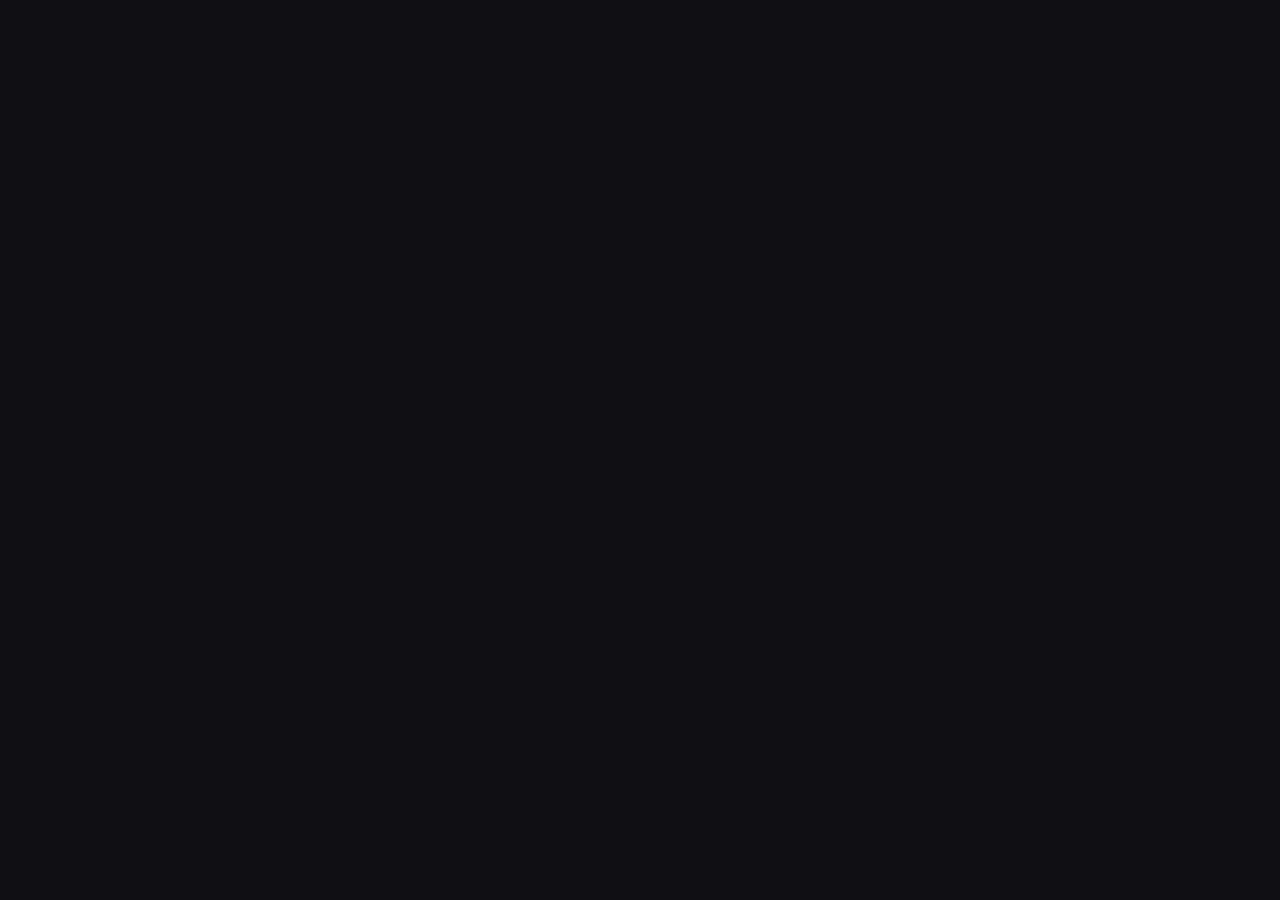
==== index.html @ ce80368a "Stats redesign: momentum hero (rank progress) + 8-week trend + colorized splits - dominant hero: ran" ====
<!DOCTYPE html>
<html lang="en">
<head>
  <meta charset="UTF-8" />
  <meta name="viewport" content="width=device-width, initial-scale=1, viewport-fit=cover, maximum-scale=1" />
  <meta name="theme-color" content="#0f1115" />
  <meta name="mobile-web-app-capable" content="yes" />
  <meta name="apple-mobile-web-app-capable" content="yes" />
  <meta name="apple-mobile-web-app-status-bar-style" content="black-translucent" />
  <meta name="apple-mobile-web-app-title" content="GROOVE" />
  <link rel="manifest" href="manifest.json" />
  <link rel="apple-touch-icon" href="icon.svg" />
  <link rel="icon" href="icon.svg" type="image/svg+xml" />
  <link rel="stylesheet" href="styles.css" />
  <title>GROOVE — Workout Log</title>
</head>
<body>

  <!-- ───────────── AUTH ───────────── -->
  <section id="auth" class="auth hidden">
    <div class="auth-card">
      <div class="brand">
        <span class="brand-mark">◆</span>
        <h1>GROOVE</h1>
      </div>
      <p class="tagline">Get back in the groove. One day at a time.</p>

      <div class="field">
        <label for="email">Email</label>
        <input id="email" type="email" autocomplete="email" inputmode="email" placeholder="you@email.com" />
      </div>
      <div class="field">
        <label for="password">Password</label>
        <input id="password" type="password" autocomplete="current-password" placeholder="••••••••" />
      </div>

      <div id="auth-error" class="auth-error hidden"></div>

      <button id="btn-signin" class="btn btn-primary">Sign In</button>
      <button id="btn-signup" class="btn btn-ghost">Create Account</button>
      <p class="auth-hint">First time? Tap <b>Create Account</b>. You'll log in with the same details on your phone and computer — same data everywhere.</p>
    </div>
  </section>

  <!-- ───────────── APP ───────────── -->
  <section id="app" class="app hidden">
    <div id="update-bar" class="update-bar hidden">
      <span>New version ready</span>
      <button id="update-btn">Update now</button>
    </div>
    <header class="topbar">
      <div class="brand-sm"><span class="brand-mark">◆</span> GROOVE</div>
      <div class="topbar-right">
        <span id="sync-dot" class="sync-dot" title="Synced"></span>
        <button id="btn-settings" class="iconbtn" title="Settings">⚙</button>
        <button id="btn-signout" class="iconbtn" title="Sign out">⎋</button>
      </div>
    </header>

    <main class="content">

      <!-- ===== LOG / TODAY ===== -->
      <div id="view-log" class="view">
        <div id="quote-card" class="quote-card">
          <div class="quote-mark">"</div>
          <p id="quote-text" class="quote-text"></p>
          <p id="quote-author" class="quote-author"></p>
        </div>

        <!-- POINTS HERO -->
        <div class="hero">
          <div class="ring-wrap">
            <svg viewBox="0 0 100 100" class="ring">
              <circle class="ring-track" cx="50" cy="50" r="42"></circle>
              <circle id="ring-prog" class="ring-prog" cx="50" cy="50" r="42"></circle>
            </svg>
            <div class="ring-center">
              <div class="ring-num" id="h-month">0</div>
              <div class="ring-sub" id="h-monthname">pts</div>
            </div>
          </div>
          <div class="hero-side">
            <div class="rank" id="h-rank">Warming Up</div>
            <div class="hero-stats">
              <div class="hstat"><span class="hs-ic">🔥</span><b id="h-streak">0</b><span class="hs-l">streak</span></div>
              <div class="hstat"><span class="hs-ic">⚡</span><b id="h-today">0</b><span class="hs-l">today</span></div>
              <div class="hstat"><span class="hs-ic">🏆</span><b id="h-life">0</b><span class="hs-l">lifetime</span></div>
            </div>
            <div class="goal-line" id="h-goal">Goal: 0 / 400 this month</div>
          </div>
        </div>

        <div class="card log-card">
          <div class="log-head">
            <h2 id="log-day-label">Today's workout</h2>
            <input id="log-date" type="date" class="date-input" />
          </div>

          <div class="grid-head">
            <span>Fill in what you did — reps &amp; sets</span>
            <button id="btn-manage" class="link-btn">Manage moves</button>
          </div>
          <div id="ex-grid" class="ex-grid"></div>

          <!-- add-exercise row (manage mode) -->
          <div id="add-ex" class="add-ex hidden">
            <input id="ax-abbr" class="ax-in ax-abbr" placeholder="ABBR" maxlength="8" />
            <input id="ax-name" class="ax-in ax-name" placeholder="Full name (e.g. Bench Press)" />
            <select id="ax-cat" class="ax-in ax-cat"></select>
            <select id="ax-kind" class="ax-in ax-kind"></select>
            <button id="ax-add" class="btn btn-primary btn-sm" style="margin:0">Add</button>
          </div>

          <details class="extras">
            <summary>+ Add a new move</summary>
            <div class="add-ex" style="display:flex">
              <input id="nm-abbr" class="ax-in ax-abbr" placeholder="ABBR" maxlength="8" />
              <input id="nm-name" class="ax-in ax-name" placeholder="Full name (e.g. Pull-ups)" />
              <select id="nm-cat" class="ax-in ax-cat"></select>
              <select id="nm-kind" class="ax-in ax-kind"></select>
              <button id="nm-add" class="btn btn-primary btn-sm" style="margin:0">Add</button>
            </div>
            <div class="log-help">It joins your list above with reps / sets / lbs boxes (or a time box, for an activity) — fill them in and tap <b>Log it</b>.</div>
          </details>

          <button id="btn-log" class="btn btn-primary">Log it →</button>
        </div>

        <div class="recent">
          <h3>Recent</h3>
          <div id="recent-list" class="recent-list"></div>
        </div>
      </div>

      <!-- ===== CALENDAR ===== -->
      <div id="view-cal" class="view hidden">
        <div class="cal-head">
          <button id="cal-prev" class="iconbtn">‹</button>
          <div class="cal-title" id="cal-title">—</div>
          <button id="cal-next" class="iconbtn">›</button>
        </div>
        <button id="cal-today" class="btn btn-ghost btn-sm">Today</button>
        <div class="cal-dow">
          <span>Sun</span><span>Mon</span><span>Tue</span><span>Wed</span><span>Thu</span><span>Fri</span><span>Sat</span>
        </div>
        <div id="cal-grid" class="cal-grid"></div>
        <div class="cal-legend"><span class="dot-have"></span> logged day &nbsp;·&nbsp; tap any day to add or edit</div>
      </div>

      <!-- ===== STATS ===== -->
      <div id="view-stats" class="view hidden">

        <!-- MOMENTUM HERO -->
        <div class="stat-hero">
          <div class="sh-top">
            <div class="sh-left">
              <div class="sh-rank" id="sh-rank">Warming Up</div>
              <div class="sh-month"><b id="sh-month">0</b> pts this month</div>
            </div>
            <div class="sh-streak"><span class="sh-flame">🔥</span><b id="sh-streak">0</b><span>day streak</span></div>
          </div>
          <div class="sh-bar"><div class="sh-bar-fill" id="sh-bar-fill"></div></div>
          <div class="sh-next" id="sh-next">—</div>
        </div>

        <!-- MOMENTUM TREND -->
        <div class="card">
          <div class="h2row"><h2>Momentum · last 8 weeks</h2><span class="trend-delta" id="trend-delta"></span></div>
          <div class="trend" id="trend"></div>
        </div>

        <!-- MUSCLE SPLIT -->
        <div class="card">
          <h2>By muscle group</h2>
          <div id="cat-bars" class="cat-bars"></div>
        </div>

        <!-- TOP MOVES -->
        <div class="card">
          <h2>Top moves</h2>
          <div id="top-ex" class="top-ex"></div>
        </div>

        <!-- TROPHY ROOM (secondary) -->
        <div class="card trophy">
          <h2>🏆 Trophy room</h2>
          <div class="mini-kpis">
            <div class="mk gold"><b id="k-life">0</b><span>lifetime pts</span></div>
            <div class="mk gold"><b id="k-bestmonth">0</b><span>best month</span></div>
            <div class="mk"><b id="k-best">0</b><span>best streak</span></div>
            <div class="mk"><b id="k-workouts">0</b><span>workouts</span></div>
            <div class="mk"><b id="k-reps">0</b><span>total reps</span></div>
            <div class="mk"><b id="k-sets">0</b><span>total sets</span></div>
          </div>
          <details class="extras" style="margin-top:14px">
            <summary>How points work</summary>
            <div class="points-help">
              Auto-earned from real workouts — never minted:<br>
              • Showed up <b>+20</b> · per exercise <b>+3</b> (cap 15) · volume <b>+1</b> / 50 reps (cap 10)<br>
              • New move <b>+5</b> · 3× in a week <b>+30</b> · comeback after a break <b>+15</b><br>
              • Streak multiplier on the day: 3d <b>×1.2</b> · 7d <b>×1.5</b> · 14d <b>×1.75</b> · 30d <b>×2</b><br>
              <span class="muted">Monthly resets on the 1st (fresh start). Lifetime is your trophy room.</span>
            </div>
          </details>
        </div>

        <!-- 12-WEEK HEATMAP -->
        <div class="card">
          <h2>Last 12 weeks</h2>
          <div id="heatmap" class="heatmap"></div>
        </div>
      </div>

    </main>

    <nav class="bottom-nav">
      <button class="nav-btn active" data-view="log">
        <span class="nav-ic">✎</span><span>Log</span>
      </button>
      <button class="nav-btn" data-view="cal">
        <span class="nav-ic">▦</span><span>Calendar</span>
      </button>
      <button class="nav-btn" data-view="stats">
        <span class="nav-ic">▲</span><span>Stats</span>
      </button>
    </nav>
  </section>

  <!-- ───────────── DAY SHEET ───────────── -->
  <div id="day-sheet" class="sheet-wrap hidden">
    <div class="sheet-backdrop" data-close="day"></div>
    <div class="sheet">
      <div class="sheet-handle"></div>
      <div class="sheet-head">
        <h2 id="day-title">Day</h2>
        <button class="iconbtn" data-close="day">✕</button>
      </div>
      <div id="day-entries" class="day-entries"></div>
      <textarea id="day-input" class="log-input" rows="2" placeholder="Add more: DLx30x3, ..."></textarea>
      <button id="day-add" class="btn btn-primary">Add to this day →</button>
    </div>
  </div>

  <!-- ───────────── PREVIEW / CONFIRM ───────────── -->
  <div id="preview" class="sheet-wrap hidden">
    <div class="sheet-backdrop" data-close="preview"></div>
    <div class="sheet">
      <div class="sheet-handle"></div>
      <div class="sheet-head">
        <h2>Confirm</h2>
        <button class="iconbtn" data-close="preview">✕</button>
      </div>
      <p class="preview-date" id="preview-date"></p>
      <div id="preview-list" class="preview-list"></div>
      <button id="preview-confirm" class="btn btn-primary">Log it ✓</button>
    </div>
  </div>

  <!-- ───────────── SETTINGS ───────────── -->
  <div id="settings" class="sheet-wrap hidden">
    <div class="sheet-backdrop" data-close="settings"></div>
    <div class="sheet">
      <div class="sheet-handle"></div>
      <div class="sheet-head">
        <h2>Settings</h2>
        <button class="iconbtn" data-close="settings">✕</button>
      </div>

      <div class="set-row">
        <div class="set-label">Theme</div>
        <div class="seg" id="set-theme">
          <button data-theme="dark" class="seg-btn active">Dark</button>
          <button data-theme="light" class="seg-btn">Light</button>
        </div>
      </div>

      <div class="set-row">
        <div class="set-label">Daily quote
          <div class="set-sub">Show the motivational quote on the Log screen</div>
        </div>
        <button id="set-quote" class="switch on" role="switch" aria-checked="true"><span></span></button>
      </div>

      <div class="set-row">
        <div class="set-label">Tap to count sets
          <div class="set-sub">Tap once per set (tally marks) instead of typing a number</div>
        </div>
        <button id="set-tapsets" class="switch on" role="switch" aria-checked="true"><span></span></button>
      </div>

      <div class="set-row">
        <div class="set-label">Allow text in reps
          <div class="set-sub">Type things like AMRAP or 8-12; plain numbers still save as numbers</div>
        </div>
        <button id="set-textreps" class="switch" role="switch" aria-checked="false"><span></span></button>
      </div>

      <div class="set-row">
        <div class="set-label">Version <span id="set-version">—</span>
          <div class="set-sub" id="set-update-sub">You're on the latest</div>
        </div>
        <button id="set-update" class="seg-btn upd-btn">Check for updates</button>
      </div>

      <div class="set-foot">GROOVE</div>
    </div>
  </div>

  <div id="toast" class="toast hidden"></div>

  <!-- ───────────── REWARD ───────────── -->
  <div id="reward" class="reward-wrap hidden">
    <div class="reward-card">
      <div class="reward-burst">＋</div>
      <div class="reward-pts"><span id="reward-num">0</span></div>
      <div class="reward-lbl">points earned</div>
      <div id="reward-parts" class="reward-parts"></div>
      <div id="reward-msg" class="reward-msg"></div>
    </div>
  </div>

  <script src="https://cdn.jsdelivr.net/npm/@supabase/supabase-js@2"></script>
  <script src="config.js"></script>
  <script src="app.js"></script>
</body>
</html>
---- styles.css ----
:root{
  --bg:#0f1115; --bg2:#161922; --card:#1b1f2a; --card2:#222736;
  --line:#2a3040; --txt:#e7eaf0; --mut:#8b93a7; --mut2:#5b6276;
  --amber:#f5a623; --amber2:#ffc457; --grn:#3ddc84; --red:#ff5d5d;
  --rad:16px; --shadow:0 8px 30px rgba(0,0,0,.35);
}
*{box-sizing:border-box;-webkit-tap-highlight-color:transparent}
html,body{margin:0;padding:0}
body{
  background:var(--bg); color:var(--txt);
  font-family:-apple-system,BlinkMacSystemFont,"Segoe UI",Roboto,Inter,system-ui,sans-serif;
  -webkit-font-smoothing:antialiased; overscroll-behavior-y:none;
}
.hidden{display:none !important}
code{background:#0c0e13;padding:1px 6px;border-radius:6px;font-size:.85em;color:var(--amber2)}
h1,h2,h3{margin:0}

/* ───── AUTH ───── */
.auth{min-height:100vh;min-height:100dvh;display:flex;align-items:center;justify-content:center;padding:24px}
.auth-card{width:100%;max-width:380px;background:var(--card);border:1px solid var(--line);border-radius:24px;padding:32px 24px;box-shadow:var(--shadow)}
.brand{display:flex;align-items:center;gap:10px;justify-content:center}
.brand h1{font-size:30px;letter-spacing:4px;font-weight:800}
.brand-mark{color:var(--amber);font-size:24px;filter:drop-shadow(0 0 10px rgba(245,166,35,.5))}
.tagline{text-align:center;color:var(--mut);margin:8px 0 26px;font-size:14px}
.field{margin-bottom:14px}
.field label{display:block;font-size:12px;color:var(--mut);margin-bottom:6px;letter-spacing:.5px;text-transform:uppercase}
.field input{width:100%;background:var(--bg2);border:1px solid var(--line);color:var(--txt);border-radius:12px;padding:14px;font-size:16px}
.field input:focus{outline:none;border-color:var(--amber)}
.auth-error{background:rgba(255,93,93,.12);color:#ffb3b3;border:1px solid rgba(255,93,93,.3);padding:10px 12px;border-radius:10px;font-size:13px;margin-bottom:12px}
.auth-hint{font-size:12px;color:var(--mut2);text-align:center;margin-top:16px;line-height:1.5}

.btn{width:100%;border:none;border-radius:12px;padding:15px;font-size:16px;font-weight:600;cursor:pointer;margin-top:10px;transition:transform .05s,filter .15s}
.btn:active{transform:scale(.985)}
.btn-primary{background:linear-gradient(135deg,var(--amber),var(--amber2));color:#1a1206}
.btn-primary:hover{filter:brightness(1.05)}
.btn-ghost{background:transparent;border:1px solid var(--line);color:var(--txt)}
.btn-sm{padding:8px 14px;font-size:13px;width:auto;margin:0 auto 14px;display:block}

/* ───── APP SHELL ───── */
.app{min-height:100vh;min-height:100dvh;display:flex;flex-direction:column;max-width:560px;margin:0 auto}
.topbar{display:flex;align-items:center;justify-content:space-between;padding:14px 18px;position:sticky;top:0;background:rgba(15,17,21,.85);backdrop-filter:blur(12px);z-index:20;border-bottom:1px solid var(--line);padding-top:max(14px,env(safe-area-inset-top))}
.brand-sm{font-weight:800;letter-spacing:3px;font-size:16px}
.brand-sm .brand-mark{font-size:14px}
.topbar-right{display:flex;align-items:center;gap:14px}
.sync-dot{width:9px;height:9px;border-radius:50%;background:var(--grn);box-shadow:0 0 8px var(--grn)}
.sync-dot.pending{background:var(--amber);box-shadow:0 0 8px var(--amber)}
.sync-dot.off{background:var(--mut2);box-shadow:none}
.iconbtn{background:var(--card);border:1px solid var(--line);color:var(--txt);width:38px;height:38px;border-radius:10px;font-size:18px;cursor:pointer;display:flex;align-items:center;justify-content:center}
.iconbtn:active{background:var(--card2)}

.content{flex:1;padding:16px 16px 96px;overflow-y:auto}
.view{animation:fade .25s ease}
@keyframes fade{from{opacity:0;transform:translateY(6px)}to{opacity:1;transform:none}}

.card{background:var(--card);border:1px solid var(--line);border-radius:var(--rad);padding:18px;margin-bottom:14px}
.card h2{font-size:15px;color:var(--mut);text-transform:uppercase;letter-spacing:1px;margin-bottom:14px}

/* ───── QUOTE ───── */
.quote-card{position:relative;background:linear-gradient(135deg,#241a0c,#1b1f2a);border:1px solid #3a2e16;border-radius:var(--rad);padding:13px 18px 12px;margin-bottom:14px;overflow:hidden}
.quote-card::after{content:"";position:absolute;inset:0;background:radial-gradient(120% 90% at 100% 0%,rgba(245,166,35,.16),transparent 60%);pointer-events:none}
.quote-mark{display:none}
.quote-text{font-size:15px;font-weight:600;line-height:1.4;margin:0 0 5px}
.quote-author{font-size:12px;color:var(--amber2);font-weight:600;letter-spacing:.5px}

/* ───── STAT STRIP ───── */
.stat-strip{display:flex;gap:10px;margin-bottom:14px}
.stat{flex:1;background:var(--card);border:1px solid var(--line);border-radius:var(--rad);padding:14px 8px;text-align:center}
.stat-num{font-size:28px;font-weight:800;color:var(--amber2);line-height:1}
.stat-lbl{font-size:11px;color:var(--mut);margin-top:6px;text-transform:uppercase;letter-spacing:.5px}

/* ───── LOG CARD ───── */
.log-card .log-head{display:flex;align-items:center;justify-content:space-between;margin-bottom:12px}
.log-card h2{margin:0;color:var(--txt);text-transform:none;letter-spacing:0;font-size:18px}
.date-input{background:var(--bg2);border:1px solid var(--line);color:var(--txt);border-radius:10px;padding:8px 10px;font-size:14px}
.log-input{width:100%;background:var(--bg2);border:1px solid var(--line);color:var(--txt);border-radius:12px;padding:14px;font-size:16px;font-family:inherit;resize:vertical;line-height:1.5}
.log-input:focus{outline:none;border-color:var(--amber)}
.log-help{font-size:12px;color:var(--mut2);margin:10px 0 4px;line-height:1.6}

/* ───── RECENT ───── */
.recent{margin-top:6px}
.recent h3{font-size:13px;color:var(--mut);text-transform:uppercase;letter-spacing:1px;margin:18px 0 10px}
.recent-list{display:flex;flex-direction:column;gap:8px}
.recent-day{background:var(--card);border:1px solid var(--line);border-radius:12px;padding:12px 14px;cursor:pointer}
.recent-day:active{background:var(--card2)}
.recent-date{font-size:12px;color:var(--amber2);font-weight:700;margin-bottom:6px}
.recent-moves{font-size:14px;color:var(--txt);line-height:1.5}
.recent-empty{color:var(--mut2);font-size:14px;text-align:center;padding:24px}

/* ───── CALENDAR ───── */
.cal-head{display:flex;align-items:center;justify-content:space-between;margin-bottom:8px}
.cal-title{font-size:20px;font-weight:700}
.cal-dow{display:grid;grid-template-columns:repeat(7,1fr);gap:4px;margin-bottom:4px}
.cal-dow span{text-align:center;font-size:11px;color:var(--mut2);font-weight:600}
.cal-grid{display:grid;grid-template-columns:repeat(7,1fr);gap:4px}
.cal-cell{aspect-ratio:1/1.15;background:var(--card);border:1px solid var(--line);border-radius:10px;padding:5px 4px;cursor:pointer;display:flex;flex-direction:column;overflow:hidden;position:relative}
.cal-cell:active{background:var(--card2)}
.cal-cell.empty{background:transparent;border:none;cursor:default}
.cal-cell.today{border-color:var(--amber);box-shadow:0 0 0 1px var(--amber)}
.cal-cell.has::before{content:"";position:absolute;top:5px;right:5px;width:6px;height:6px;border-radius:50%;background:var(--grn)}
.cal-num{font-size:12px;color:var(--mut);font-weight:600;margin-bottom:2px}
.cal-cell.today .cal-num{color:var(--amber2)}
.cal-mini{font-size:8.5px;line-height:1.25;color:var(--mut);overflow:hidden;flex:1}
.cal-mini b{color:var(--txt);font-weight:600}
.cal-legend{font-size:11px;color:var(--mut2);margin-top:12px;text-align:center;display:flex;align-items:center;justify-content:center;gap:6px}
.dot-have{width:7px;height:7px;border-radius:50%;background:var(--grn);display:inline-block}

/* ───── STATS ───── */
.grid2{display:grid;grid-template-columns:1fr 1fr;gap:10px}
.kpi{background:var(--bg2);border:1px solid var(--line);border-radius:12px;padding:14px}
.kpi-num{font-size:26px;font-weight:800;color:var(--amber2)}
.kpi-lbl{font-size:12px;color:var(--mut);margin-top:4px}
.cat-bars{display:flex;flex-direction:column;gap:10px}
.cat-row{display:flex;align-items:center;gap:10px}
.cat-name{width:80px;font-size:12px;color:var(--mut);text-transform:capitalize}
.cat-track{flex:1;height:10px;background:var(--bg2);border-radius:6px;overflow:hidden}
.cat-fill{height:100%;background:linear-gradient(90deg,var(--amber),var(--amber2));border-radius:6px}
.cat-val{width:48px;text-align:right;font-size:12px;color:var(--txt);font-weight:600}
.top-ex{display:flex;flex-direction:column;gap:8px}
.top-row{display:flex;justify-content:space-between;font-size:14px;padding:8px 0;border-bottom:1px solid var(--line)}
.top-row:last-child{border:none}
.top-row .tx-name{color:var(--txt)}
.top-row .tx-val{color:var(--amber2);font-weight:700}
.heatmap{display:grid;grid-template-columns:repeat(12,1fr);gap:3px}
.hm-cell{aspect-ratio:1;border-radius:3px;background:var(--bg2)}
.empty-note{color:var(--mut2);font-size:13px;text-align:center;padding:8px}

/* ───── BOTTOM NAV ───── */
.bottom-nav{position:fixed;bottom:0;left:0;right:0;max-width:560px;margin:0 auto;display:flex;background:rgba(22,25,34,.95);backdrop-filter:blur(12px);border-top:1px solid var(--line);padding-bottom:env(safe-area-inset-bottom);z-index:20}
.nav-btn{flex:1;background:none;border:none;color:var(--mut2);padding:10px 0 12px;font-size:11px;font-weight:600;display:flex;flex-direction:column;align-items:center;gap:3px;cursor:pointer}
.nav-btn .nav-ic{font-size:20px}
.nav-btn.active{color:var(--amber2)}

/* ───── SHEETS / MODALS ───── */
.sheet-wrap{position:fixed;inset:0;z-index:40;display:flex;align-items:flex-end;justify-content:center}
.sheet-backdrop{position:absolute;inset:0;background:rgba(0,0,0,.55);animation:fade .2s}
.sheet{position:relative;width:100%;max-width:560px;background:var(--card);border-radius:22px 22px 0 0;padding:10px 18px calc(24px + env(safe-area-inset-bottom));max-height:88vh;overflow-y:auto;animation:slideup .26s cubic-bezier(.2,.8,.2,1);border-top:1px solid var(--line)}
@keyframes slideup{from{transform:translateY(100%)}to{transform:none}}
.sheet-handle{width:40px;height:4px;background:var(--mut2);border-radius:3px;margin:4px auto 12px}
.sheet-head{display:flex;align-items:center;justify-content:space-between;margin-bottom:14px}
.sheet-head h2{font-size:18px}
.day-entries{display:flex;flex-direction:column;gap:8px;margin-bottom:14px}
.day-entry{display:flex;align-items:center;justify-content:space-between;background:var(--bg2);border:1px solid var(--line);border-radius:10px;padding:10px 12px}
.de-text{font-size:14px}
.de-text b{color:var(--amber2)}
.de-del{background:none;border:none;color:var(--red);font-size:16px;cursor:pointer;padding:4px 8px}
.day-empty{color:var(--mut2);font-size:13px;text-align:center;padding:8px}

.preview-date{font-size:13px;color:var(--amber2);font-weight:700;margin:0 0 12px}
.preview-list{display:flex;flex-direction:column;gap:10px;margin-bottom:14px}
.pv-item{background:var(--bg2);border:1px solid var(--line);border-radius:12px;padding:12px}
.pv-known{display:flex;justify-content:space-between;align-items:center;font-size:15px}
.pv-known .pv-name{font-weight:600}
.pv-known .pv-calc{color:var(--mut);font-size:13px}
.pv-note{font-size:14px;color:var(--txt)}
.pv-note span{color:var(--mut)}
.pv-new{border-color:var(--amber)}
.pv-new-tag{display:inline-block;background:rgba(245,166,35,.15);color:var(--amber2);font-size:11px;font-weight:700;padding:2px 8px;border-radius:20px;margin-bottom:8px}
.pv-new label{font-size:12px;color:var(--mut);display:block;margin:8px 0 4px}
.pv-new input,.pv-new select{width:100%;background:var(--card);border:1px solid var(--line);color:var(--txt);border-radius:8px;padding:10px;font-size:15px}
.pv-row{display:flex;gap:8px}
.pv-row>div{flex:1}

/* ───── TOAST ───── */
.toast{position:fixed;bottom:84px;left:50%;transform:translateX(-50%);background:var(--card2);border:1px solid var(--line);color:var(--txt);padding:12px 18px;border-radius:12px;font-size:14px;z-index:60;box-shadow:var(--shadow);animation:fade .2s;max-width:90%;text-align:center}
.toast.err{border-color:rgba(255,93,93,.5);color:#ffb3b3}

/* ───── POINTS HERO ───── */
.hero{display:flex;gap:16px;align-items:center;background:var(--card);border:1px solid var(--line);border-radius:var(--rad);padding:16px;margin-bottom:14px}
.ring-wrap{position:relative;width:104px;height:104px;flex-shrink:0}
.ring{width:104px;height:104px;transform:rotate(-90deg)}
.ring-track{fill:none;stroke:var(--bg2);stroke-width:8}
.ring-prog{fill:none;stroke:var(--amber);stroke-width:8;stroke-linecap:round;stroke-dasharray:263.9;stroke-dashoffset:263.9;transition:stroke-dashoffset .8s cubic-bezier(.2,.8,.2,1);filter:drop-shadow(0 0 5px rgba(245,166,35,.5))}
.ring-center{position:absolute;inset:0;display:flex;flex-direction:column;align-items:center;justify-content:center}
.ring-num{font-size:30px;font-weight:800;color:var(--amber2);line-height:1}
.ring-sub{font-size:10px;color:var(--mut);text-transform:uppercase;letter-spacing:.5px;margin-top:3px}
.hero-side{flex:1;min-width:0}
.rank{font-size:15px;font-weight:800;color:var(--txt);letter-spacing:.3px;margin-bottom:10px}
.hero-stats{display:flex;gap:6px}
.hstat{flex:1;background:var(--bg2);border-radius:10px;padding:8px 4px;text-align:center;display:flex;flex-direction:column;align-items:center;gap:1px}
.hstat .hs-ic{font-size:13px}
.hstat b{font-size:18px;color:var(--txt);font-weight:800}
.hstat .hs-l{font-size:9px;color:var(--mut);text-transform:uppercase;letter-spacing:.3px}
.goal-line{font-size:11px;color:var(--mut);margin-top:10px}

/* ───── EXERCISE GRID ───── */
.grid-head{display:flex;align-items:center;justify-content:space-between;margin:4px 0 8px}
.grid-head span{font-size:12px;color:var(--mut)}
.link-btn{background:none;border:none;color:var(--amber2);font-size:13px;font-weight:600;cursor:pointer;padding:4px}
.ex-grid{display:flex;flex-direction:column;gap:6px;max-height:46vh;overflow-y:auto;margin-bottom:10px;-webkit-overflow-scrolling:touch}
.ex-row{display:flex;align-items:center;gap:8px;background:var(--bg2);border:1px solid var(--line);border-radius:10px;padding:8px 10px}
.ex-row.filled{border-color:var(--amber);background:#221d12}
.ex-name{flex:1;min-width:0;font-size:14px;color:var(--txt);overflow:hidden;text-overflow:ellipsis;white-space:nowrap}
.ex-name .ex-ab{color:var(--mut2);font-size:11px;margin-left:5px}
.ex-num{width:52px;background:var(--card);border:1px solid var(--line);color:var(--txt);border-radius:8px;padding:8px 4px;font-size:15px;text-align:center;font-weight:600}
.ex-num:focus{outline:none;border-color:var(--amber)}
.ex-x{color:var(--mut2);font-size:12px}
/* manage mode */
.ex-row.managing .ex-name{display:none}
.ex-edit{display:none;gap:6px;flex:1;align-items:center}
.ex-row.managing .ex-edit{display:flex}
.ex-row.managing .ex-num,.ex-row.managing .ex-x{display:none}
.ex-edit input{min-width:0;background:var(--card);border:1px solid var(--line);color:var(--txt);border-radius:8px;padding:7px 8px;font-size:13px}
.ex-edit .ee-abbr{width:62px;flex:none;text-transform:uppercase}
.ex-edit .ee-name{flex:1}
.ex-del{background:none;border:none;color:var(--red);font-size:15px;cursor:pointer;padding:4px 6px;flex:none}
.add-ex{display:flex;gap:6px;align-items:center;margin-bottom:10px}
.ax-in{background:var(--bg2);border:1px solid var(--line);color:var(--txt);border-radius:8px;padding:9px 8px;font-size:14px}
.ax-abbr{width:64px;text-transform:uppercase}
.ax-name{flex:1;min-width:0}
.ax-cat{width:88px}

/* extras / collapsible */
.extras{margin-bottom:14px;border:1px solid var(--line);border-radius:10px;padding:0 12px;background:var(--bg2)}
.extras summary{cursor:pointer;padding:11px 0;font-size:13px;color:var(--mut);font-weight:600;list-style:none}
.extras summary::-webkit-details-marker{display:none}
.extras summary::before{content:"+ ";color:var(--amber2)}
.extras[open] summary::before{content:"– "}
.extras .log-input{margin-bottom:8px}
.extras .log-help{margin-bottom:12px}
.points-help{font-size:12px;color:var(--mut);line-height:1.8;padding:6px 0 10px}
.points-help b{color:var(--amber2)}
.points-help .muted{color:var(--mut2);font-size:11px}
.kpi.gold{background:linear-gradient(135deg,#241a0c,var(--bg2));border-color:#3a2e16}
.kpi.gold .kpi-num{color:var(--amber2)}

/* ───── REWARD ───── */
.reward-wrap{position:fixed;inset:0;z-index:70;display:flex;align-items:center;justify-content:center;background:rgba(8,9,12,.6);backdrop-filter:blur(3px);animation:fade .2s}
.reward-card{position:relative;text-align:center;padding:30px 36px;animation:pop .45s cubic-bezier(.2,1.3,.4,1)}
@keyframes pop{0%{transform:scale(.6);opacity:0}100%{transform:scale(1);opacity:1}}
.reward-burst{position:absolute;top:-6px;left:50%;transform:translateX(-50%);font-size:40px;color:var(--amber);opacity:.0;animation:burst 1s ease forwards}
@keyframes burst{0%{opacity:0;transform:translateX(-50%) scale(.5)}40%{opacity:.9}100%{opacity:0;transform:translateX(-50%) scale(2.2)}}
.reward-pts{font-size:72px;font-weight:900;line-height:1;background:linear-gradient(135deg,var(--amber),#ffe08a);-webkit-background-clip:text;background-clip:text;-webkit-text-fill-color:transparent;filter:drop-shadow(0 0 22px rgba(245,166,35,.55))}
.reward-pts::before{content:"+"}
.reward-lbl{font-size:13px;color:var(--amber2);text-transform:uppercase;letter-spacing:3px;margin-top:4px;font-weight:700}
.reward-parts{margin-top:16px;display:flex;flex-direction:column;gap:4px;font-size:13px;color:var(--mut)}
.reward-parts b{color:var(--txt)}
.reward-msg{margin-top:14px;font-size:15px;color:var(--txt);font-weight:600;max-width:280px;margin-left:auto;margin-right:auto}

/* ───── multi-type grid inputs ───── */
.ex-num{width:48px}
.ex-num.ex-wide{width:64px}
.ex-row .ex-x{margin:0 -2px}
.add-ex{flex-wrap:wrap}
.add-ex .ax-kind{width:118px}
.ex-edit{flex-wrap:wrap}
.ex-edit .ee-kind{background:var(--card);border:1px solid var(--line);color:var(--txt);border-radius:8px;padding:7px 6px;font-size:12px;flex:none}
@media (max-width:360px){ .ex-num{width:42px} }

/* labeled number boxes + tap-to-count sets */
.numbox{display:inline-flex;flex-direction:column;align-items:center;gap:2px;flex:none}
.nb-l{font-size:8px;color:var(--mut2);text-transform:uppercase;letter-spacing:.4px;line-height:1}
.ex-row .ex-x{align-self:flex-end;padding-bottom:9px}
.set-tap{position:relative;width:48px;height:36px;background:var(--card);border:1px solid var(--line);border-radius:8px;color:var(--amber2);font-size:15px;font-weight:800;cursor:pointer;display:flex;align-items:center;justify-content:center;letter-spacing:2px;font-family:ui-monospace,monospace}
.set-tap:active{transform:scale(.94)}
.set-tap.has{border-color:var(--amber);background:#221d12}
.set-marks{pointer-events:none;min-height:1em}
.set-clear{position:absolute;top:-7px;right:-7px;width:17px;height:17px;border-radius:50%;background:var(--card2);border:1px solid var(--line);color:var(--txt);font-size:9px;line-height:1;display:none;align-items:center;justify-content:center;letter-spacing:0}
.set-tap.has .set-clear{display:flex}
body.light .set-tap.has{background:#fff6e4}
.ex-row.managing .numbox,.ex-row.managing .set-tap{display:none}

/* reorder (manage mode) */
.ex-move{display:none;flex-direction:column;gap:2px;flex:none}
.ex-row.managing .ex-move{display:flex}
.ex-mv{background:var(--bg2);border:1px solid var(--line);color:var(--mut);width:26px;height:18px;border-radius:5px;font-size:10px;line-height:1;cursor:pointer;display:flex;align-items:center;justify-content:center}
.ex-mv:active{background:var(--card2);color:var(--amber2)}

/* ───── SETTINGS ───── */
.set-row{display:flex;align-items:center;justify-content:space-between;gap:12px;padding:14px 0;border-bottom:1px solid var(--line)}
.set-label{font-size:15px;color:var(--txt);font-weight:600}
.set-sub{font-size:12px;color:var(--mut);font-weight:400;margin-top:3px}
.seg{display:flex;background:var(--bg2);border:1px solid var(--line);border-radius:10px;overflow:hidden}
.seg-btn{background:none;border:none;color:var(--mut);padding:8px 16px;font-size:14px;font-weight:600;cursor:pointer}
.seg-btn.active{background:var(--amber);color:#1a1206}
.switch{width:50px;height:30px;border-radius:20px;border:none;background:var(--mut2);position:relative;cursor:pointer;flex:none;transition:background .2s}
.switch.on{background:var(--amber)}
.switch span{position:absolute;top:3px;left:3px;width:24px;height:24px;border-radius:50%;background:#fff;transition:left .2s}
.switch.on span{left:23px}
.set-foot{text-align:center;color:var(--mut2);font-size:12px;margin-top:20px}

/* ───── STATS: momentum hero ───── */
.stat-hero{position:relative;overflow:hidden;border-radius:var(--rad);padding:18px 18px 16px;margin-bottom:14px;background:linear-gradient(135deg,#2a1d09,#1b1f2a);border:1px solid #3a2e16}
.stat-hero::after{content:"";position:absolute;inset:0;background:radial-gradient(130% 100% at 100% 0%,rgba(245,166,35,.22),transparent 60%);pointer-events:none}
.sh-top{display:flex;align-items:flex-start;justify-content:space-between;gap:12px;position:relative}
.sh-rank{font-size:22px;font-weight:900;color:var(--amber2);letter-spacing:.3px;line-height:1.1}
.sh-month{font-size:13px;color:var(--mut);margin-top:4px}
.sh-month b{color:var(--txt);font-size:15px}
.sh-streak{display:flex;flex-direction:column;align-items:center;background:rgba(0,0,0,.25);border:1px solid var(--line);border-radius:12px;padding:8px 12px;flex:none}
.sh-streak .sh-flame{font-size:16px}
.sh-streak b{font-size:22px;font-weight:900;color:#ff9d3c;line-height:1}
.sh-streak span{font-size:9px;color:var(--mut);text-transform:uppercase;letter-spacing:.4px;margin-top:2px}
.sh-bar{height:10px;background:rgba(0,0,0,.3);border-radius:6px;margin:14px 0 6px;overflow:hidden;position:relative}
.sh-bar-fill{height:100%;width:0;background:linear-gradient(90deg,var(--amber),#ffe08a);border-radius:6px;transition:width .8s cubic-bezier(.2,.8,.2,1);box-shadow:0 0 10px rgba(245,166,35,.5)}
.sh-next{font-size:12px;color:var(--amber2);font-weight:600;position:relative}

/* ───── STATS: trend bars ───── */
.h2row{display:flex;align-items:center;justify-content:space-between;margin-bottom:14px}
.h2row h2{margin:0}
.trend-delta{font-size:12px;font-weight:700;padding:3px 8px;border-radius:20px}
.trend-delta.up{color:var(--grn);background:rgba(61,220,132,.12)}
.trend-delta.down{color:#ff8a8a;background:rgba(255,93,93,.12)}
.trend-delta.flat{color:var(--mut);background:var(--bg2)}
.trend{display:flex;align-items:flex-end;gap:6px;height:96px}
.trend-col{flex:1;display:flex;flex-direction:column;align-items:center;gap:4px;height:100%;justify-content:flex-end}
.trend-bar{width:100%;max-width:26px;background:linear-gradient(180deg,var(--amber2),var(--amber));border-radius:5px 5px 0 0;min-height:3px;transition:height .6s ease}
.trend-col.now .trend-bar{background:linear-gradient(180deg,#fff0c2,var(--amber2))}
.trend-col.zero .trend-bar{background:var(--bg2)}
.trend-v{font-size:9px;color:var(--mut);font-weight:600}
.trend-l{font-size:9px;color:var(--mut2)}

/* ───── STATS: trophy mini-kpis ───── */
.mini-kpis{display:grid;grid-template-columns:repeat(3,1fr);gap:8px}
.mk{background:var(--bg2);border:1px solid var(--line);border-radius:10px;padding:10px 6px;text-align:center}
.mk b{display:block;font-size:18px;font-weight:800;color:var(--txt)}
.mk span{font-size:10px;color:var(--mut);text-transform:uppercase;letter-spacing:.3px}
.mk.gold{background:linear-gradient(135deg,#241a0c,var(--bg2));border-color:#3a2e16}
.mk.gold b{color:var(--amber2)}

/* update banner + button */
.update-bar{display:flex;align-items:center;justify-content:center;gap:12px;background:linear-gradient(135deg,var(--amber),var(--amber2));color:#1a1206;font-size:13px;font-weight:700;padding:9px 14px;padding-top:max(9px,env(safe-area-inset-top))}
.update-bar button{background:#1a1206;color:var(--amber2);border:none;border-radius:8px;padding:6px 14px;font-size:13px;font-weight:700;cursor:pointer}
.upd-btn{border:1px solid var(--line);border-radius:10px;color:var(--txt)}
.upd-btn.ready{background:var(--amber);color:#1a1206;border-color:var(--amber)}

/* ───── LIGHT THEME ───── */
body.light{
  --bg:#eef1f5; --bg2:#ffffff; --card:#ffffff; --card2:#eef1f6;
  --line:#dfe3ea; --txt:#1b1f27; --mut:#5b6376; --mut2:#9aa2b3;
}
body.light .quote-card{background:linear-gradient(135deg,#fff7e8,#ffffff);border-color:#f0e3c4}
body.light .ex-row.filled{background:#fff6e4;border-color:var(--amber)}
body.light .kpi.gold{background:linear-gradient(135deg,#fff5e0,#ffffff);border-color:#f0e3c4}
body.light .topbar{background:rgba(238,241,245,.85)}
body.light .bottom-nav{background:rgba(255,255,255,.95)}
body.light .reward-wrap{background:rgba(240,242,246,.7)}
body.light .switch span{background:#fff;box-shadow:0 1px 3px rgba(0,0,0,.2)}
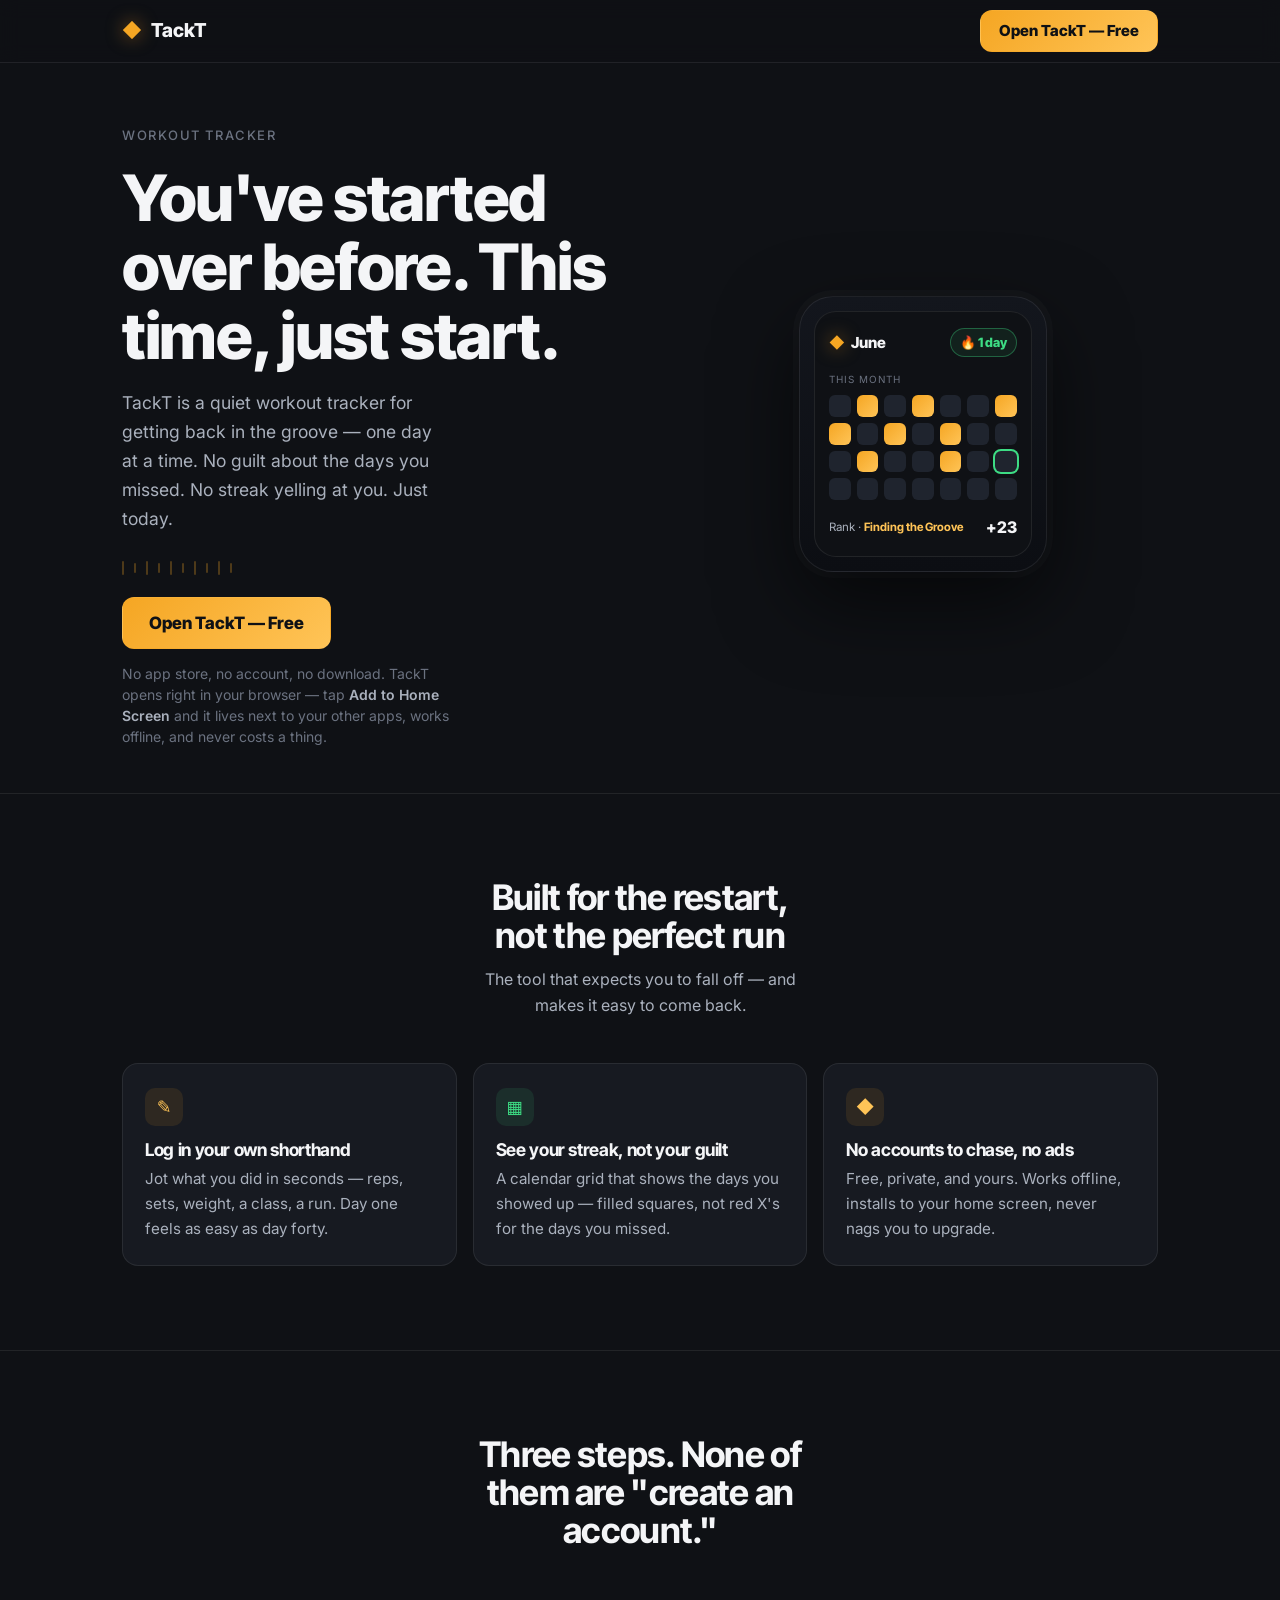
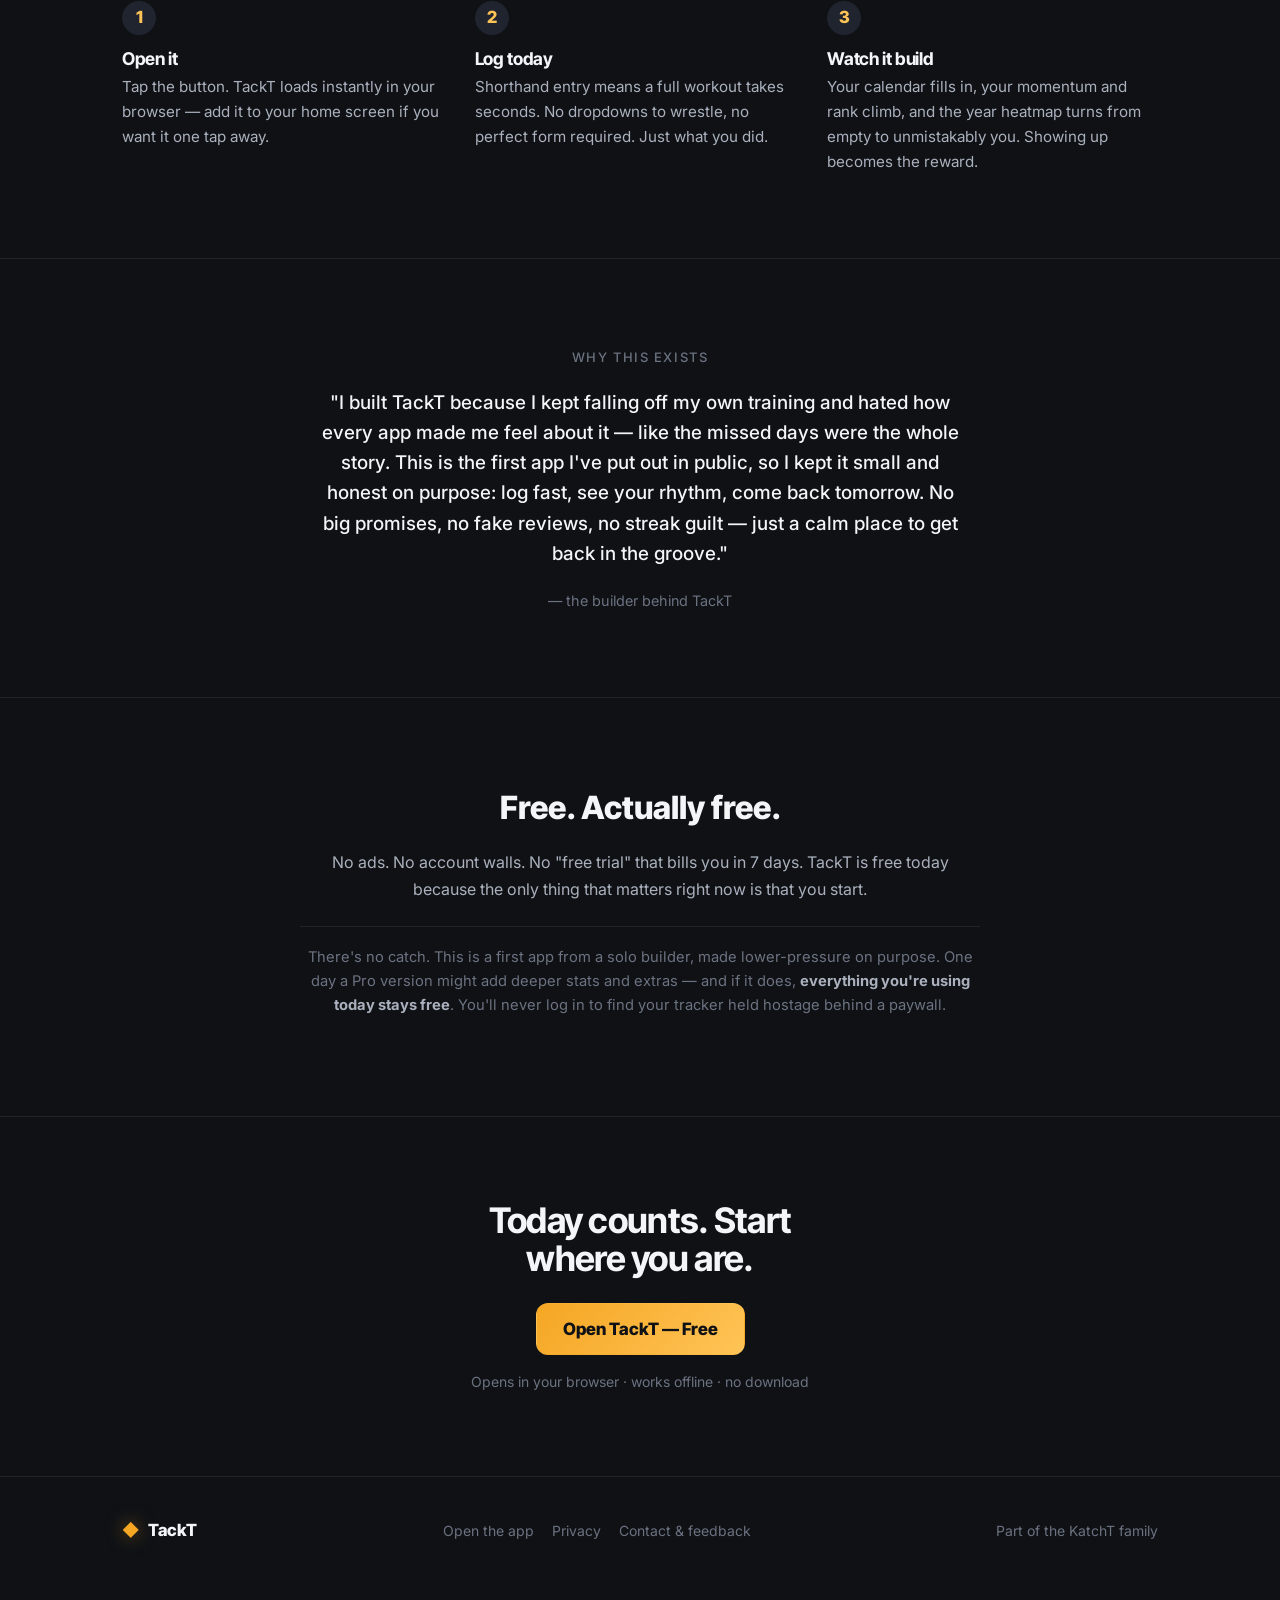
==== commit 7200dde6: "TackT: facing site + privacy page, /app/ restructure, Beat Diamond icons - Add marketing landing (in" ====
--- a/index.html
+++ b/index.html
@@ -2,325 +2,328 @@
 <html lang="en">
 <head>
   <meta charset="UTF-8" />
-  <meta name="viewport" content="width=device-width, initial-scale=1, viewport-fit=cover, maximum-scale=1" />
+  <meta name="viewport" content="width=device-width, initial-scale=1, viewport-fit=cover" />
   <meta name="theme-color" content="#0f1115" />
-  <meta name="mobile-web-app-capable" content="yes" />
-  <meta name="apple-mobile-web-app-capable" content="yes" />
-  <meta name="apple-mobile-web-app-status-bar-style" content="black-translucent" />
-  <meta name="apple-mobile-web-app-title" content="GROOVE" />
-  <link rel="manifest" href="manifest.json" />
-  <link rel="apple-touch-icon" href="icon.svg" />
-  <link rel="icon" href="icon.svg" type="image/svg+xml" />
-  <link rel="stylesheet" href="styles.css" />
-  <title>GROOVE — Workout Log</title>
+
+  <title>TackT — The Free Workout Tracker for Getting Back in the Groove</title>
+  <meta name="description" content="A free, phone-first workout tracker for restarting your training. Log in seconds, watch your momentum build — no ads, no guilt. Get back in the groove." />
+  <link rel="canonical" href="https://gettackt.com/" />
+
+  <meta property="og:type" content="website" />
+  <meta property="og:url" content="https://gettackt.com/" />
+  <meta property="og:title" content="TackT — Get back in the groove. One day at a time." />
+  <meta property="og:description" content="The honest workout tracker for people restarting. Fast shorthand logging, a calendar that shows your comeback, totally free. No ads, no pressure." />
+  <meta property="og:image" content="https://gettackt.com/app/icon-512.png" />
+  <meta name="twitter:card" content="summary" />
+
+  <link rel="icon" href="app/icon-192.png" sizes="192x192" type="image/png" />
+  <link rel="icon" href="app/icon.svg" type="image/svg+xml" />
+  <link rel="apple-touch-icon" href="app/apple-touch-icon.png" />
+
+  <link rel="preconnect" href="https://fonts.googleapis.com" />
+  <link rel="preconnect" href="https://fonts.gstatic.com" crossorigin />
+  <link href="https://fonts.googleapis.com/css2?family=Inter:wght@400;500;600&family=Inter+Tight:wght@700;800&display=swap" rel="stylesheet" />
+
+  <style>
+    :root{
+      --bg:#0f1115; --surface:#171a21; --raised:#1f242e;
+      --line:rgba(255,255,255,.08);
+      --gold1:#f5a623; --gold2:#ffc457; --green:#3ddc84;
+      --t1:#f4f5f7; --t2:#aab1bd; --t3:#6b7280;
+      --grad:linear-gradient(135deg,var(--gold1),var(--gold2));
+      --maxw:1080px;
+    }
+    *{box-sizing:border-box;margin:0;padding:0}
+    html{scroll-behavior:smooth}
+    body{background:var(--bg);color:var(--t2);
+      font-family:'Inter',-apple-system,BlinkMacSystemFont,'Segoe UI',system-ui,sans-serif;
+      line-height:1.65;-webkit-font-smoothing:antialiased;overflow-x:hidden}
+    h1,h2,h3{font-family:'Inter Tight',sans-serif;color:var(--t1);line-height:1.08;letter-spacing:-.02em}
+    a{color:inherit;text-decoration:none}
+    .wrap{max-width:var(--maxw);margin:0 auto;padding:0 22px}
+    .eyebrow{font-size:.8125rem;font-weight:500;text-transform:uppercase;letter-spacing:.12em;color:var(--t3)}
+
+    /* buttons */
+    .btn{display:inline-flex;align-items:center;justify-content:center;gap:8px;
+      min-height:52px;padding:0 26px;border-radius:12px;font-family:'Inter Tight',sans-serif;
+      font-weight:800;font-size:1.0625rem;cursor:pointer;border:1px solid transparent;transition:transform .15s ease,filter .15s ease}
+    .btn-primary{background:var(--grad);color:#0f1115}            /* near-black label — AA safe on gold */
+    .btn-primary:hover{transform:translateY(-2px);filter:brightness(1.05)}
+    .btn-ghost{background:transparent;color:var(--t1);border-color:var(--line)}
+    .btn-ghost:hover{border-color:rgba(255,255,255,.25)}
+    a:focus-visible,button:focus-visible{outline:2px solid var(--gold2);outline-offset:3px}
+
+    /* sticky top nav */
+    .nav{position:sticky;top:0;z-index:40;background:rgba(15,17,21,.82);backdrop-filter:blur(10px);
+      border-bottom:1px solid var(--line)}
+    .nav .wrap{display:flex;align-items:center;justify-content:space-between;height:62px}
+    .brand{display:flex;align-items:center;gap:9px;font-family:'Inter Tight',sans-serif;font-weight:800;font-size:1.2rem;color:var(--t1)}
+    .mark{color:var(--gold1);filter:drop-shadow(0 0 9px rgba(245,166,35,.5))}
+    .nav .btn{min-height:42px;font-size:.95rem;padding:0 18px}
+
+    /* hero */
+    .hero{min-height:calc(88svh - 62px);display:flex;align-items:center;padding:48px 0 36px}
+    .hero .wrap{display:grid;grid-template-columns:1.05fr .95fr;gap:46px;align-items:center;width:100%}
+    .hero h1{font-size:clamp(2.4rem,6vw,4rem);font-weight:800;margin:16px 0 18px}
+    .hero .sub{font-size:1.1rem;color:var(--t2);max-width:30ch;margin-bottom:28px}
+    .cta-row{display:flex;flex-direction:column;gap:14px;align-items:flex-start}
+    .cta-micro{font-size:.875rem;color:var(--t3);max-width:38ch;line-height:1.5}
+    .cta-micro b{color:var(--t2);font-weight:600}
+
+    /* tick row — the "takt" pulse */
+    .ticks{display:flex;gap:10px;margin:6px 0 22px;height:14px;align-items:center}
+    .ticks i{width:2px;height:10px;background:var(--gold1);opacity:.28;border-radius:2px;display:block;
+      animation:pulse 3.6s ease-in-out infinite}
+    .ticks i:nth-child(odd){height:14px}
+    @keyframes pulse{0%,100%{opacity:.18}50%{opacity:.85}}
+    .ticks i:nth-child(1){animation-delay:0s}.ticks i:nth-child(2){animation-delay:.18s}
+    .ticks i:nth-child(3){animation-delay:.36s}.ticks i:nth-child(4){animation-delay:.54s}
+    .ticks i:nth-child(5){animation-delay:.72s}.ticks i:nth-child(6){animation-delay:.9s}
+    .ticks i:nth-child(7){animation-delay:1.08s}.ticks i:nth-child(8){animation-delay:1.26s}
+    .ticks i:nth-child(9){animation-delay:1.44s}.ticks i:nth-child(10){animation-delay:1.62s}
+
+    /* phone mockup (CSS-only — the activation moment: filled grid + streak) */
+    .phone-wrap{display:flex;justify-content:center}
+    .phone{width:248px;border-radius:34px;border:1px solid var(--line);background:linear-gradient(180deg,#13161d,#0c0e13);
+      padding:14px;box-shadow:0 30px 80px rgba(0,0,0,.6),0 0 0 6px rgba(255,255,255,.02)}
+    .phone .scr{border-radius:22px;background:var(--bg);border:1px solid var(--line);padding:16px 14px;overflow:hidden}
+    .scr-top{display:flex;align-items:center;justify-content:space-between;margin-bottom:14px}
+    .scr-top .b{display:flex;align-items:center;gap:6px;font-family:'Inter Tight',sans-serif;font-weight:800;color:var(--t1);font-size:.95rem}
+    .streak{font-family:'Inter Tight',sans-serif;font-weight:800;font-size:.8rem;color:var(--green);
+      border:1px solid rgba(61,220,132,.35);background:rgba(61,220,132,.08);border-radius:20px;padding:3px 9px}
+    .scr-lbl{font-size:.62rem;text-transform:uppercase;letter-spacing:.1em;color:var(--t3);margin-bottom:8px}
+    .grid{display:grid;grid-template-columns:repeat(7,1fr);gap:6px}
+    .grid span{aspect-ratio:1;border-radius:6px;background:var(--raised)}
+    .grid span.on{background:var(--grad)}
+    .grid span.today{box-shadow:0 0 0 2px var(--green)}
+    .scr-foot{margin-top:14px;display:flex;align-items:center;justify-content:space-between}
+    .scr-foot .rank{font-size:.72rem;color:var(--t2)}
+    .scr-foot .rank b{color:var(--gold2);font-family:'Inter Tight',sans-serif}
+    .scr-foot .pts{font-family:'Inter Tight',sans-serif;font-weight:800;color:var(--t1);font-size:1rem}
+
+    /* sections */
+    section{padding:84px 0;border-top:1px solid var(--line)}
+    .sec-head{text-align:center;max-width:34ch;margin:0 auto 44px}
+    .sec-head h2{font-size:clamp(1.7rem,4vw,2.2rem);font-weight:700;margin-bottom:12px}
+    .sec-head p{color:var(--t2)}
+
+    .tiles{display:grid;grid-template-columns:repeat(3,1fr);gap:16px}
+    .tile{background:var(--surface);border:1px solid var(--line);border-radius:16px;padding:24px 22px}
+    .tile .ti{width:38px;height:38px;border-radius:10px;display:flex;align-items:center;justify-content:center;
+      font-size:1.1rem;margin-bottom:14px;background:rgba(245,166,35,.1);color:var(--gold2)}
+    .tile.green .ti{background:rgba(61,220,132,.1);color:var(--green)}
+    .tile h3{font-size:1.1rem;font-weight:700;margin-bottom:7px}
+    .tile p{font-size:.95rem}
+
+    .steps{display:grid;grid-template-columns:repeat(3,1fr);gap:22px;counter-reset:s}
+    .step{position:relative;padding-top:8px}
+    .step .n{font-family:'Inter Tight',sans-serif;font-weight:800;font-size:1.05rem;width:34px;height:34px;border-radius:50%;
+      display:flex;align-items:center;justify-content:center;background:var(--raised);color:var(--gold2);margin-bottom:14px}
+    .step h3{font-size:1.1rem;font-weight:700;margin-bottom:6px}
+    .step p{font-size:.95rem}
+
+    .founder{max-width:640px;margin:0 auto;text-align:center}
+    .founder blockquote{font-size:1.18rem;color:var(--t1);line-height:1.6;font-weight:500;margin-bottom:18px}
+    .founder cite{font-style:normal;color:var(--t3);font-size:.9rem}
+
+    .free{max-width:680px;margin:0 auto;text-align:center}
+    .free .big{font-family:'Inter Tight',sans-serif;font-weight:800;font-size:clamp(1.6rem,4vw,2rem);color:var(--t1);margin-bottom:14px}
+    .free p{margin-bottom:14px}
+    .free .pro{font-size:.92rem;color:var(--t3);border-top:1px solid var(--line);padding-top:18px;margin-top:24px}
+
+    .close{text-align:center}
+    .close .btn{margin-top:8px}
+
+    footer{border-top:1px solid var(--line);padding:40px 0 56px;color:var(--t3);font-size:.875rem}
+    footer .wrap{display:flex;flex-wrap:wrap;gap:14px;align-items:center;justify-content:space-between}
+    footer .links{display:flex;gap:18px;flex-wrap:wrap}
+    footer a:hover{color:var(--t1)}
+    footer .fam{color:var(--t3)}
+
+    /* sticky mobile CTA */
+    .sticky-cta{position:fixed;left:0;right:0;bottom:0;z-index:50;padding:12px 16px calc(12px + env(safe-area-inset-bottom));
+      background:rgba(15,17,21,.92);backdrop-filter:blur(10px);border-top:1px solid var(--line);
+      transform:translateY(120%);transition:transform .28s ease;display:none}
+    .sticky-cta.show{transform:translateY(0)}
+    .sticky-cta .btn{width:100%}
+
+    @media(max-width:860px){
+      .hero{min-height:auto;padding:40px 0 28px}
+      .hero .wrap{grid-template-columns:1fr;gap:36px;text-align:center}
+      .hero .sub{max-width:none}
+      .cta-row{align-items:center}
+      .cta-micro{max-width:42ch;margin:0 auto}
+      .ticks{justify-content:center}
+      .phone-wrap{order:-1}
+      .tiles,.steps{grid-template-columns:1fr;gap:14px}
+      .nav .btn{display:none}              /* sticky bar handles CTA on mobile */
+      .sticky-cta{display:block}
+    }
+    @media(prefers-reduced-motion:reduce){
+      *{animation:none!important;transition:none!important;scroll-behavior:auto!important}
+    }
+  </style>
 </head>
 <body>
 
-  <!-- ───────────── AUTH ───────────── -->
-  <section id="auth" class="auth hidden">
-    <div class="auth-card">
-      <div class="brand">
-        <span class="brand-mark">◆</span>
-        <h1>GROOVE</h1>
-      </div>
-      <p class="tagline">Get back in the groove. One day at a time.</p>
-
-      <div class="field">
-        <label for="email">Email</label>
-        <input id="email" type="email" autocomplete="email" inputmode="email" placeholder="you@email.com" />
-      </div>
-      <div class="field">
-        <label for="password">Password</label>
-        <input id="password" type="password" autocomplete="current-password" placeholder="••••••••" />
-      </div>
-
-      <div id="auth-error" class="auth-error hidden"></div>
-
-      <button id="btn-signin" class="btn btn-primary">Sign In</button>
-      <button id="btn-signup" class="btn btn-ghost">Create Account</button>
-      <p class="auth-hint">First time? Tap <b>Create Account</b>. You'll log in with the same details on your phone and computer — same data everywhere.</p>
-    </div>
-  </section>
-
-  <!-- ───────────── APP ───────────── -->
-  <section id="app" class="app hidden">
-    <div id="update-bar" class="update-bar hidden">
-      <span>New version ready</span>
-      <button id="update-btn">Update now</button>
-    </div>
-    <header class="topbar">
-      <div class="brand-sm"><span class="brand-mark">◆</span> GROOVE</div>
-      <div class="topbar-right">
-        <span id="sync-dot" class="sync-dot" title="Synced"></span>
-        <button id="btn-settings" class="iconbtn" title="Settings">⚙</button>
-        <button id="btn-signout" class="iconbtn" title="Sign out">⎋</button>
-      </div>
-    </header>
-
-    <main class="content">
-
-      <!-- ===== LOG / TODAY ===== -->
-      <div id="view-log" class="view">
-        <div id="quote-card" class="quote-card">
-          <div class="quote-mark">"</div>
-          <p id="quote-text" class="quote-text"></p>
-          <p id="quote-author" class="quote-author"></p>
-        </div>
-
-        <!-- POINTS HERO -->
-        <div class="hero">
-          <div class="ring-wrap">
-            <svg viewBox="0 0 100 100" class="ring">
-              <circle class="ring-track" cx="50" cy="50" r="42"></circle>
-              <circle id="ring-prog" class="ring-prog" cx="50" cy="50" r="42"></circle>
-            </svg>
-            <div class="ring-center">
-              <div class="ring-num" id="h-month">0</div>
-              <div class="ring-sub" id="h-monthname">pts</div>
+  <!-- NAV -->
+  <nav class="nav">
+    <div class="wrap">
+      <a class="brand" href="/" aria-label="TackT home"><span class="mark" aria-hidden="true">◆</span> TackT</a>
+      <a class="btn btn-primary" href="app/">Open TackT — Free</a>
+    </div>
+  </nav>
+
+  <!-- HERO -->
+  <header class="hero">
+    <div class="wrap">
+      <div class="hero-copy">
+        <span class="eyebrow">Workout tracker</span>
+        <h1>You've started over before. This time, just start.</h1>
+        <p class="sub">TackT is a quiet workout tracker for getting back in the groove — one day at a time. No guilt about the days you missed. No streak yelling at you. Just today.</p>
+        <div class="ticks" aria-hidden="true"><i></i><i></i><i></i><i></i><i></i><i></i><i></i><i></i><i></i><i></i></div>
+        <div class="cta-row">
+          <a class="btn btn-primary" id="hero-cta" href="app/">Open TackT — Free</a>
+          <p class="cta-micro">No app store, no account, no download. TackT opens right in your browser — tap <b>Add to Home Screen</b> and it lives next to your other apps, works offline, and never costs a thing.</p>
+        </div>
+      </div>
+
+      <div class="phone-wrap">
+        <div class="phone" role="img" aria-label="TackT app showing a calendar grid filling in with logged workouts and a 1-day streak.">
+          <div class="scr">
+            <div class="scr-top">
+              <span class="b"><span class="mark" aria-hidden="true">◆</span> June</span>
+              <span class="streak">🔥 1 day</span>
+            </div>
+            <div class="scr-lbl">This month</div>
+            <div class="grid">
+              <span></span><span class="on"></span><span></span><span class="on"></span><span></span><span></span><span class="on"></span>
+              <span class="on"></span><span></span><span class="on"></span><span></span><span class="on"></span><span></span><span></span>
+              <span></span><span class="on"></span><span></span><span></span><span class="on"></span><span></span><span class="today"></span>
+              <span></span><span></span><span></span><span></span><span></span><span></span><span></span>
+            </div>
+            <div class="scr-foot">
+              <span class="rank">Rank · <b>Finding the Groove</b></span>
+              <span class="pts">+23</span>
             </div>
           </div>
-          <div class="hero-side">
-            <div class="rank" id="h-rank">Warming Up</div>
-            <div class="hero-stats">
-              <div class="hstat"><span class="hs-ic">🔥</span><b id="h-streak">0</b><span class="hs-l">streak</span></div>
-              <div class="hstat"><span class="hs-ic">⚡</span><b id="h-today">0</b><span class="hs-l">today</span></div>
-              <div class="hstat"><span class="hs-ic">🏆</span><b id="h-life">0</b><span class="hs-l">lifetime</span></div>
-            </div>
-            <div class="goal-line" id="h-goal">Goal: 0 / 400 this month</div>
-          </div>
-        </div>
-
-        <div class="card log-card">
-          <div class="log-head">
-            <h2 id="log-day-label">Today's workout</h2>
-            <input id="log-date" type="date" class="date-input" />
-          </div>
-
-          <div class="grid-head">
-            <span>Fill in what you did — reps &amp; sets</span>
-            <button id="btn-manage" class="link-btn">Manage moves</button>
-          </div>
-          <div id="ex-grid" class="ex-grid"></div>
-
-          <!-- add-exercise row (manage mode) -->
-          <div id="add-ex" class="add-ex hidden">
-            <input id="ax-abbr" class="ax-in ax-abbr" placeholder="ABBR" maxlength="8" />
-            <input id="ax-name" class="ax-in ax-name" placeholder="Full name (e.g. Bench Press)" />
-            <select id="ax-cat" class="ax-in ax-cat"></select>
-            <select id="ax-kind" class="ax-in ax-kind"></select>
-            <button id="ax-add" class="btn btn-primary btn-sm" style="margin:0">Add</button>
-          </div>
-
-          <details class="extras">
-            <summary>+ Add a new move</summary>
-            <div class="add-ex" style="display:flex">
-              <input id="nm-abbr" class="ax-in ax-abbr" placeholder="ABBR" maxlength="8" />
-              <input id="nm-name" class="ax-in ax-name" placeholder="Full name (e.g. Pull-ups)" />
-              <select id="nm-cat" class="ax-in ax-cat"></select>
-              <select id="nm-kind" class="ax-in ax-kind"></select>
-              <button id="nm-add" class="btn btn-primary btn-sm" style="margin:0">Add</button>
-            </div>
-            <div class="log-help">It joins your list above with reps / sets / lbs boxes (or a time box, for an activity) — fill them in and tap <b>Log it</b>.</div>
-          </details>
-
-          <button id="btn-log" class="btn btn-primary">Log it →</button>
-        </div>
-
-        <div class="recent">
-          <h3>Recent</h3>
-          <div id="recent-list" class="recent-list"></div>
-        </div>
-      </div>
-
-      <!-- ===== CALENDAR ===== -->
-      <div id="view-cal" class="view hidden">
-        <div class="cal-head">
-          <button id="cal-prev" class="iconbtn">‹</button>
-          <div class="cal-title" id="cal-title">—</div>
-          <button id="cal-next" class="iconbtn">›</button>
-        </div>
-        <button id="cal-today" class="btn btn-ghost btn-sm">Today</button>
-        <div class="cal-dow">
-          <span>Sun</span><span>Mon</span><span>Tue</span><span>Wed</span><span>Thu</span><span>Fri</span><span>Sat</span>
-        </div>
-        <div id="cal-grid" class="cal-grid"></div>
-        <div class="cal-legend"><span class="dot-have"></span> logged day &nbsp;·&nbsp; tap any day to add or edit</div>
-      </div>
-
-      <!-- ===== STATS ===== -->
-      <div id="view-stats" class="view hidden">
-
-        <!-- MOMENTUM HERO -->
-        <div class="stat-hero">
-          <div class="sh-top">
-            <div class="sh-left">
-              <div class="sh-rank" id="sh-rank">Warming Up</div>
-              <div class="sh-month"><b id="sh-month">0</b> pts this month</div>
-            </div>
-            <div class="sh-streak"><span class="sh-flame">🔥</span><b id="sh-streak">0</b><span>day streak</span></div>
-          </div>
-          <div class="sh-bar"><div class="sh-bar-fill" id="sh-bar-fill"></div></div>
-          <div class="sh-next" id="sh-next">—</div>
-        </div>
-
-        <!-- MOMENTUM TREND -->
-        <div class="card">
-          <div class="h2row"><h2>Momentum · last 8 weeks</h2><span class="trend-delta" id="trend-delta"></span></div>
-          <div class="trend" id="trend"></div>
-        </div>
-
-        <!-- MUSCLE SPLIT -->
-        <div class="card">
-          <h2>By muscle group</h2>
-          <div id="cat-bars" class="cat-bars"></div>
-        </div>
-
-        <!-- TOP MOVES -->
-        <div class="card">
-          <h2>Top moves</h2>
-          <div id="top-ex" class="top-ex"></div>
-        </div>
-
-        <!-- TROPHY ROOM (secondary) -->
-        <div class="card trophy">
-          <h2>🏆 Trophy room</h2>
-          <div class="mini-kpis">
-            <div class="mk gold"><b id="k-life">0</b><span>lifetime pts</span></div>
-            <div class="mk gold"><b id="k-bestmonth">0</b><span>best month</span></div>
-            <div class="mk"><b id="k-best">0</b><span>best streak</span></div>
-            <div class="mk"><b id="k-workouts">0</b><span>workouts</span></div>
-            <div class="mk"><b id="k-reps">0</b><span>total reps</span></div>
-            <div class="mk"><b id="k-sets">0</b><span>total sets</span></div>
-          </div>
-          <details class="extras" style="margin-top:14px">
-            <summary>How points work</summary>
-            <div class="points-help">
-              Auto-earned from real workouts — never minted:<br>
-              • Showed up <b>+20</b> · per exercise <b>+3</b> (cap 15) · volume <b>+1</b> / 50 reps (cap 10)<br>
-              • New move <b>+5</b> · 3× in a week <b>+30</b> · comeback after a break <b>+15</b><br>
-              • Streak multiplier on the day: 3d <b>×1.2</b> · 7d <b>×1.5</b> · 14d <b>×1.75</b> · 30d <b>×2</b><br>
-              <span class="muted">Monthly resets on the 1st (fresh start). Lifetime is your trophy room.</span>
-            </div>
-          </details>
-        </div>
-
-        <!-- 12-WEEK HEATMAP -->
-        <div class="card">
-          <h2>Last 12 weeks</h2>
-          <div id="heatmap" class="heatmap"></div>
-        </div>
-      </div>
-
-    </main>
-
-    <nav class="bottom-nav">
-      <button class="nav-btn active" data-view="log">
-        <span class="nav-ic">✎</span><span>Log</span>
-      </button>
-      <button class="nav-btn" data-view="cal">
-        <span class="nav-ic">▦</span><span>Calendar</span>
-      </button>
-      <button class="nav-btn" data-view="stats">
-        <span class="nav-ic">▲</span><span>Stats</span>
-      </button>
-    </nav>
-  </section>
-
-  <!-- ───────────── DAY SHEET ───────────── -->
-  <div id="day-sheet" class="sheet-wrap hidden">
-    <div class="sheet-backdrop" data-close="day"></div>
-    <div class="sheet">
-      <div class="sheet-handle"></div>
-      <div class="sheet-head">
-        <h2 id="day-title">Day</h2>
-        <button class="iconbtn" data-close="day">✕</button>
-      </div>
-      <div id="day-entries" class="day-entries"></div>
-      <textarea id="day-input" class="log-input" rows="2" placeholder="Add more: DLx30x3, ..."></textarea>
-      <button id="day-add" class="btn btn-primary">Add to this day →</button>
-    </div>
-  </div>
-
-  <!-- ───────────── PREVIEW / CONFIRM ───────────── -->
-  <div id="preview" class="sheet-wrap hidden">
-    <div class="sheet-backdrop" data-close="preview"></div>
-    <div class="sheet">
-      <div class="sheet-handle"></div>
-      <div class="sheet-head">
-        <h2>Confirm</h2>
-        <button class="iconbtn" data-close="preview">✕</button>
-      </div>
-      <p class="preview-date" id="preview-date"></p>
-      <div id="preview-list" class="preview-list"></div>
-      <button id="preview-confirm" class="btn btn-primary">Log it ✓</button>
-    </div>
-  </div>
-
-  <!-- ───────────── SETTINGS ───────────── -->
-  <div id="settings" class="sheet-wrap hidden">
-    <div class="sheet-backdrop" data-close="settings"></div>
-    <div class="sheet">
-      <div class="sheet-handle"></div>
-      <div class="sheet-head">
-        <h2>Settings</h2>
-        <button class="iconbtn" data-close="settings">✕</button>
-      </div>
-
-      <div class="set-row">
-        <div class="set-label">Theme</div>
-        <div class="seg" id="set-theme">
-          <button data-theme="dark" class="seg-btn active">Dark</button>
-          <button data-theme="light" class="seg-btn">Light</button>
-        </div>
-      </div>
-
-      <div class="set-row">
-        <div class="set-label">Daily quote
-          <div class="set-sub">Show the motivational quote on the Log screen</div>
-        </div>
-        <button id="set-quote" class="switch on" role="switch" aria-checked="true"><span></span></button>
-      </div>
-
-      <div class="set-row">
-        <div class="set-label">Tap to count sets
-          <div class="set-sub">Tap once per set (tally marks) instead of typing a number</div>
-        </div>
-        <button id="set-tapsets" class="switch on" role="switch" aria-checked="true"><span></span></button>
-      </div>
-
-      <div class="set-row">
-        <div class="set-label">Allow text in reps
-          <div class="set-sub">Type things like AMRAP or 8-12; plain numbers still save as numbers</div>
-        </div>
-        <button id="set-textreps" class="switch" role="switch" aria-checked="false"><span></span></button>
-      </div>
-
-      <div class="set-row">
-        <div class="set-label">Version <span id="set-version">—</span>
-          <div class="set-sub" id="set-update-sub">You're on the latest</div>
-        </div>
-        <button id="set-update" class="seg-btn upd-btn">Check for updates</button>
-      </div>
-
-      <div class="set-foot">GROOVE</div>
-    </div>
-  </div>
-
-  <div id="toast" class="toast hidden"></div>
-
-  <!-- ───────────── REWARD ───────────── -->
-  <div id="reward" class="reward-wrap hidden">
-    <div class="reward-card">
-      <div class="reward-burst">＋</div>
-      <div class="reward-pts"><span id="reward-num">0</span></div>
-      <div class="reward-lbl">points earned</div>
-      <div id="reward-parts" class="reward-parts"></div>
-      <div id="reward-msg" class="reward-msg"></div>
-    </div>
-  </div>
-
-  <script src="https://cdn.jsdelivr.net/npm/@supabase/supabase-js@2"></script>
-  <script src="config.js"></script>
-  <script src="app.js"></script>
+        </div>
+      </div>
+    </div>
+  </header>
+
+  <!-- THE RITUAL -->
+  <section id="why">
+    <div class="wrap">
+      <div class="sec-head">
+        <h2>Built for the restart, not the perfect run</h2>
+        <p>The tool that expects you to fall off — and makes it easy to come back.</p>
+      </div>
+      <div class="tiles">
+        <div class="tile">
+          <div class="ti" aria-hidden="true">✎</div>
+          <h3>Log in your own shorthand</h3>
+          <p>Jot what you did in seconds — reps, sets, weight, a class, a run. Day one feels as easy as day forty.</p>
+        </div>
+        <div class="tile green">
+          <div class="ti" aria-hidden="true">▦</div>
+          <h3>See your streak, not your guilt</h3>
+          <p>A calendar grid that shows the days you showed up — filled squares, not red X's for the days you missed.</p>
+        </div>
+        <div class="tile">
+          <div class="ti" aria-hidden="true">◆</div>
+          <h3>No accounts to chase, no ads</h3>
+          <p>Free, private, and yours. Works offline, installs to your home screen, never nags you to upgrade.</p>
+        </div>
+      </div>
+    </div>
+  </section>
+
+  <!-- HOW IT WORKS -->
+  <section id="how">
+    <div class="wrap">
+      <div class="sec-head">
+        <h2>Three steps. None of them are "create an account."</h2>
+      </div>
+      <div class="steps">
+        <div class="step">
+          <div class="n">1</div>
+          <h3>Open it</h3>
+          <p>Tap the button. TackT loads instantly in your browser — add it to your home screen if you want it one tap away.</p>
+        </div>
+        <div class="step">
+          <div class="n">2</div>
+          <h3>Log today</h3>
+          <p>Shorthand entry means a full workout takes seconds. No dropdowns to wrestle, no perfect form required. Just what you did.</p>
+        </div>
+        <div class="step">
+          <div class="n">3</div>
+          <h3>Watch it build</h3>
+          <p>Your calendar fills in, your momentum and rank climb, and the year heatmap turns from empty to unmistakably you. Showing up becomes the reward.</p>
+        </div>
+      </div>
+    </div>
+  </section>
+
+  <!-- FOUNDER NOTE -->
+  <section id="story">
+    <div class="wrap">
+      <div class="founder">
+        <span class="eyebrow">Why this exists</span>
+        <blockquote style="margin-top:18px">"I built TackT because I kept falling off my own training and hated how every app made me feel about it — like the missed days were the whole story. This is the first app I've put out in public, so I kept it small and honest on purpose: log fast, see your rhythm, come back tomorrow. No big promises, no fake reviews, no streak guilt — just a calm place to get back in the groove."</blockquote>
+        <cite>— the builder behind TackT</cite>
+      </div>
+    </div>
+  </section>
+
+  <!-- FREE / NO CATCH -->
+  <section id="free">
+    <div class="wrap">
+      <div class="free">
+        <div class="big">Free. Actually free.</div>
+        <p>No ads. No account walls. No "free trial" that bills you in 7 days. TackT is free today because the only thing that matters right now is that you start.</p>
+        <p class="pro">There's no catch. This is a first app from a solo builder, made lower-pressure on purpose. One day a Pro version might add deeper stats and extras — and if it does, <b style="color:var(--t2)">everything you're using today stays free</b>. You'll never log in to find your tracker held hostage behind a paywall.</p>
+      </div>
+    </div>
+  </section>
+
+  <!-- CLOSING CTA -->
+  <section id="start">
+    <div class="wrap close">
+      <div class="sec-head" style="margin-bottom:18px">
+        <h2>Today counts. Start where you are.</h2>
+      </div>
+      <a class="btn btn-primary" href="app/">Open TackT — Free</a>
+      <p class="cta-micro" style="margin:16px auto 0">Opens in your browser · works offline · no download</p>
+    </div>
+  </section>
+
+  <!-- FOOTER -->
+  <footer>
+    <div class="wrap">
+      <a class="brand" href="/" style="font-size:1.05rem"><span class="mark" aria-hidden="true">◆</span> TackT</a>
+      <div class="links">
+        <a href="app/">Open the app</a>
+        <a href="privacy.html">Privacy</a>
+        <a href="mailto:hello@gettackt.com?subject=TackT%20feedback">Contact &amp; feedback</a>
+      </div>
+      <span class="fam">Part of the KatchT family</span>
+    </div>
+  </footer>
+
+  <!-- sticky mobile CTA -->
+  <div class="sticky-cta" id="sticky"><a class="btn btn-primary" href="app/">Open TackT — Free</a></div>
+
+  <script>
+    // Reveal the sticky CTA only after the hero CTA scrolls out of view.
+    (function () {
+      var hero = document.getElementById('hero-cta');
+      var bar = document.getElementById('sticky');
+      if (!hero || !bar || !('IntersectionObserver' in window)) return;
+      new IntersectionObserver(function (entries) {
+        bar.classList.toggle('show', !entries[0].isIntersecting);
+      }, { rootMargin: '-10px 0px 0px 0px' }).observe(hero);
+    })();
+  </script>
 </body>
 </html>
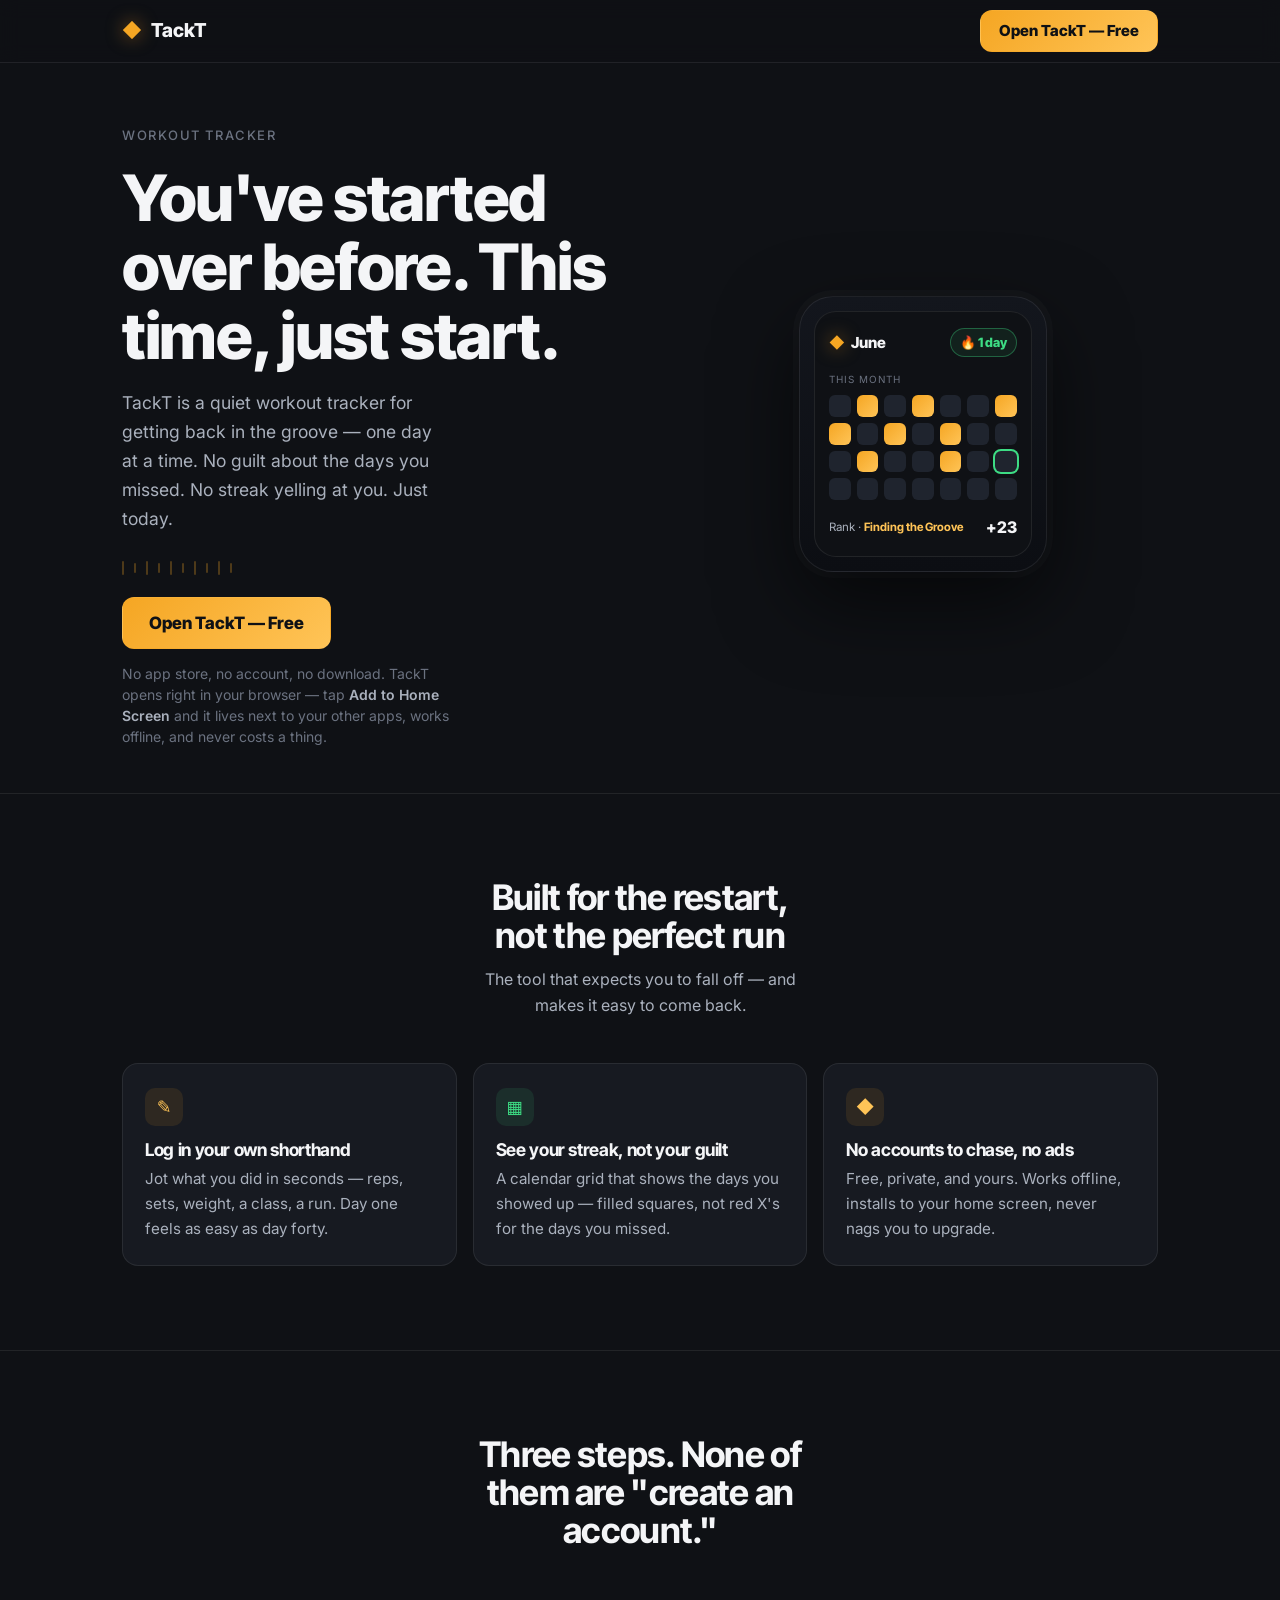
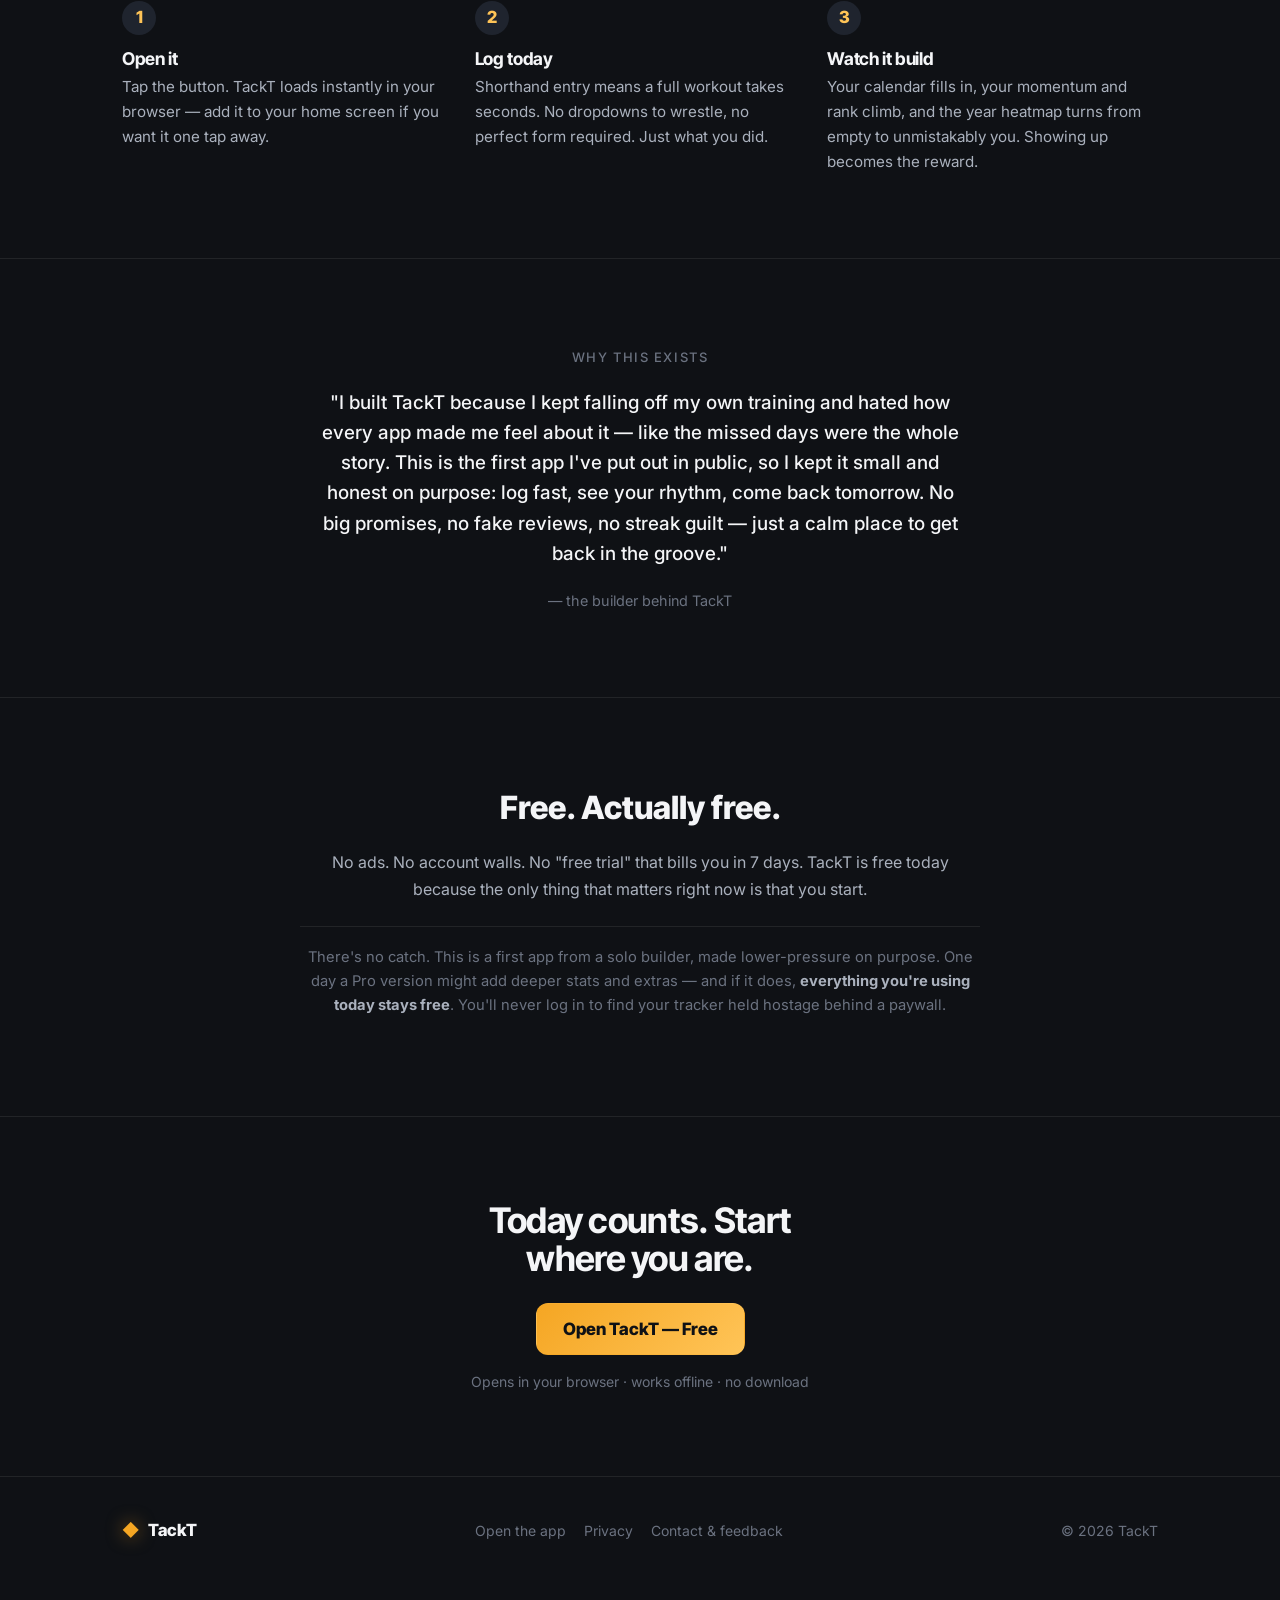
==== commit 2499d5dc: "Site: remove public 'KatchT family' references from landing + privacy footers Co-Authored-By: Claude" ====
--- a/index.html
+++ b/index.html
@@ -307,7 +307,7 @@
         <a href="privacy.html">Privacy</a>
         <a href="mailto:hello@gettackt.com?subject=TackT%20feedback">Contact &amp; feedback</a>
       </div>
-      <span class="fam">Part of the KatchT family</span>
+      <span class="fam">© 2026 TackT</span>
     </div>
   </footer>
 
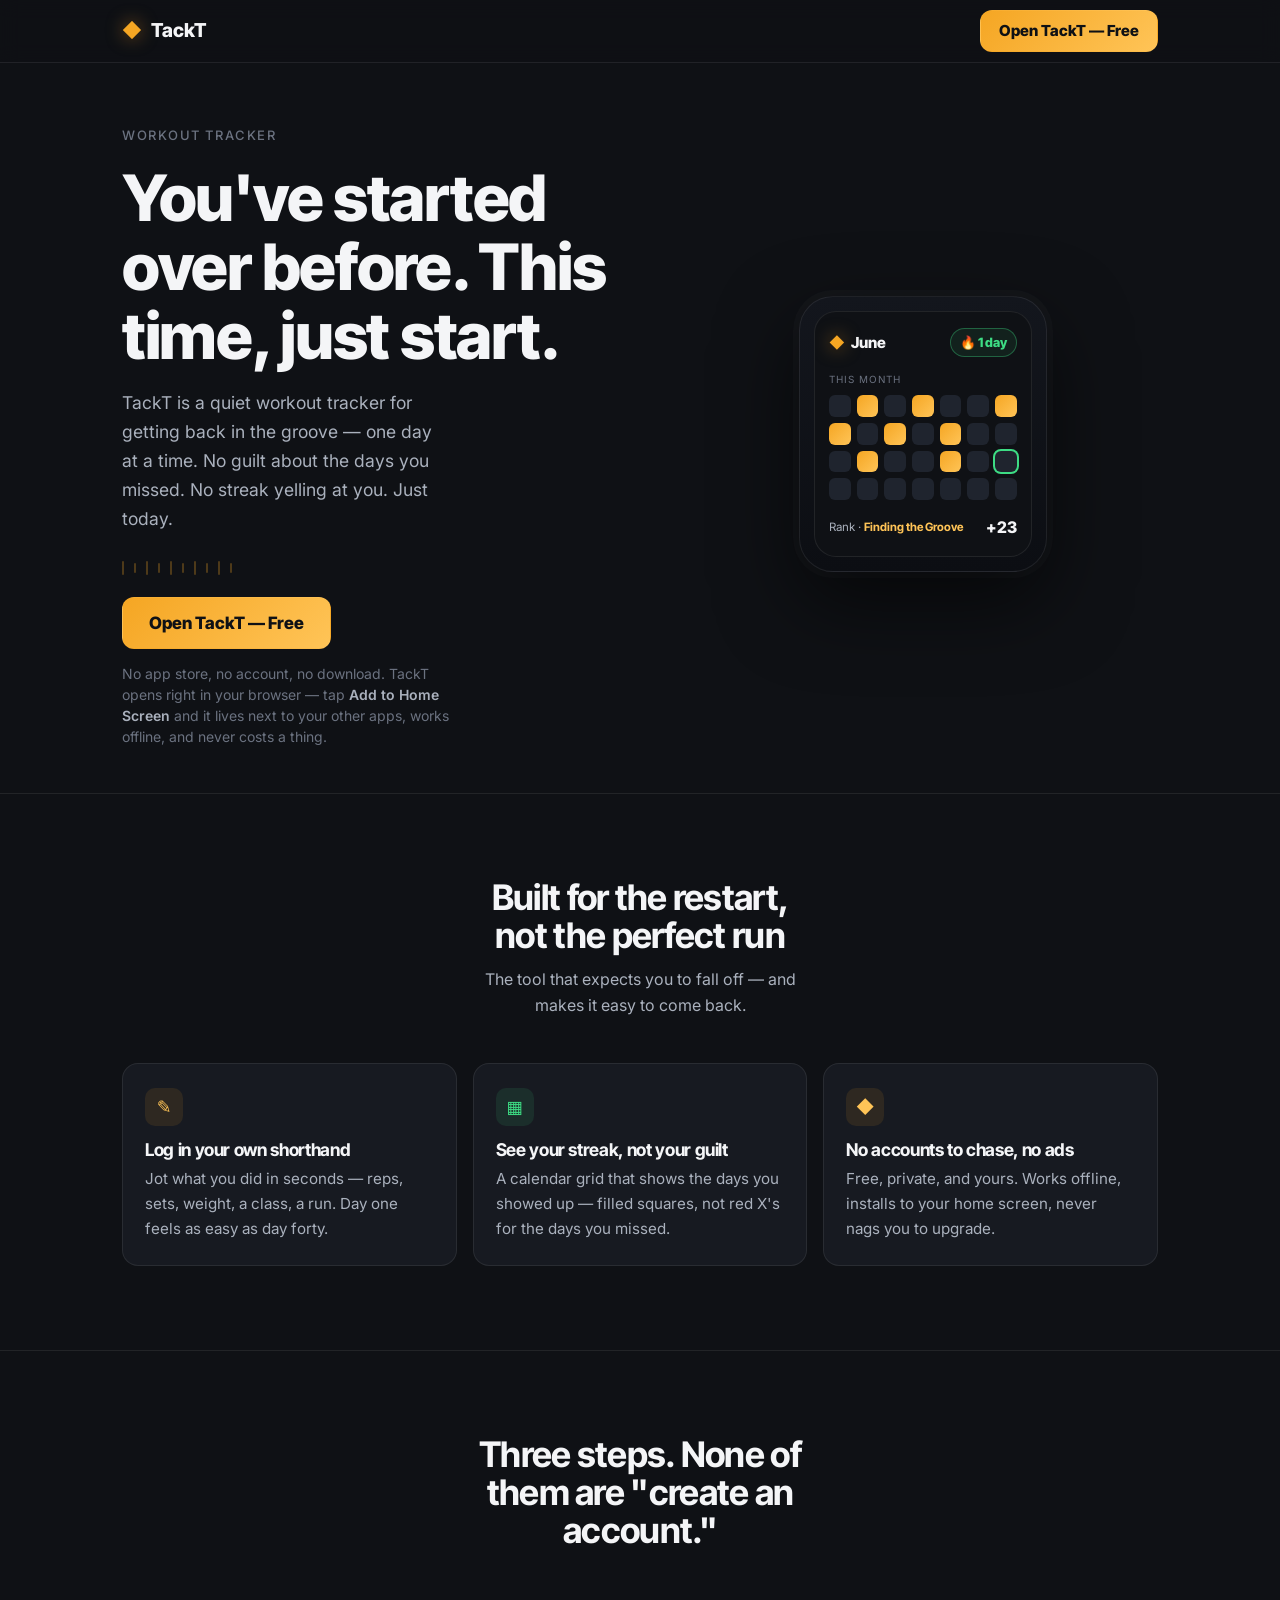
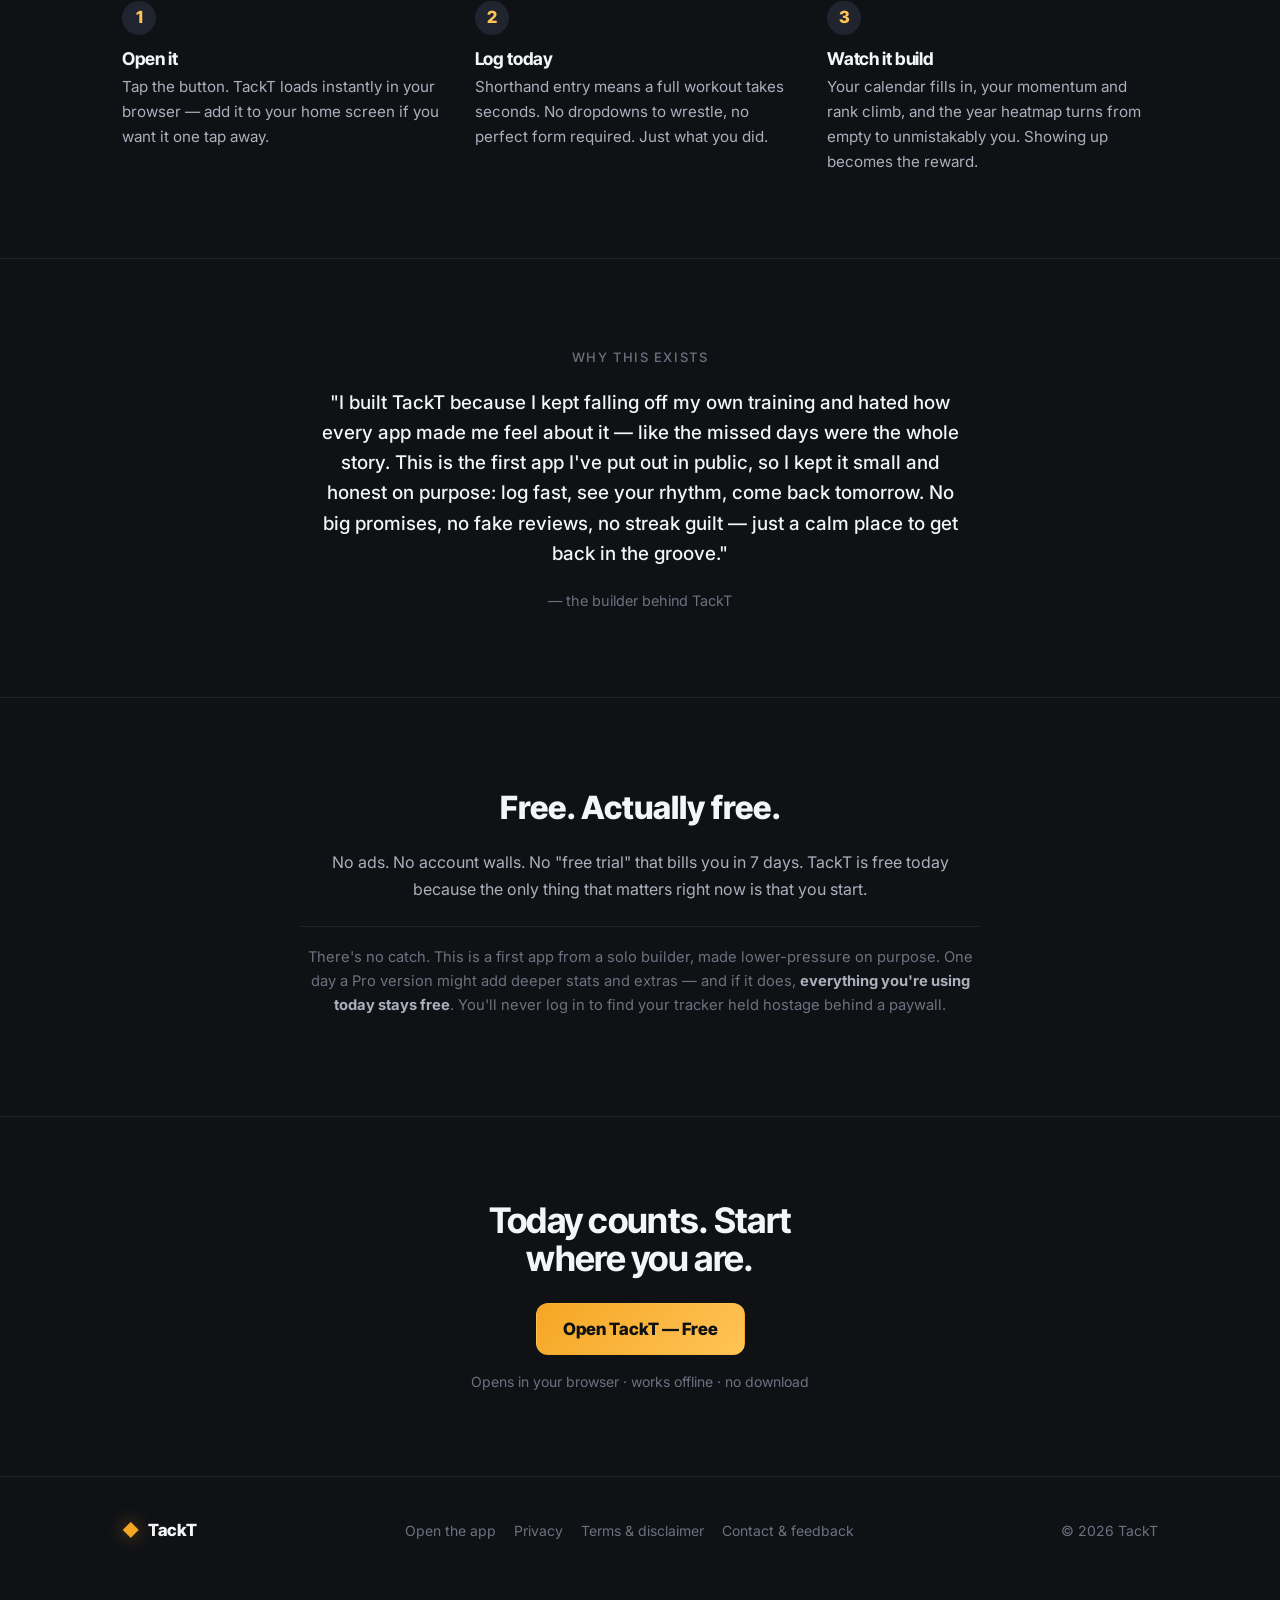
==== commit f3f157a0: "Add Terms & health disclaimer (use-at-own-risk + liability); link from site + app Co-Authored-By: Cl" ====
--- a/index.html
+++ b/index.html
@@ -305,6 +305,7 @@
       <div class="links">
         <a href="app/">Open the app</a>
         <a href="privacy.html">Privacy</a>
+        <a href="terms.html">Terms &amp; disclaimer</a>
         <a href="mailto:hello@gettackt.com?subject=TackT%20feedback">Contact &amp; feedback</a>
       </div>
       <span class="fam">© 2026 TackT</span>
